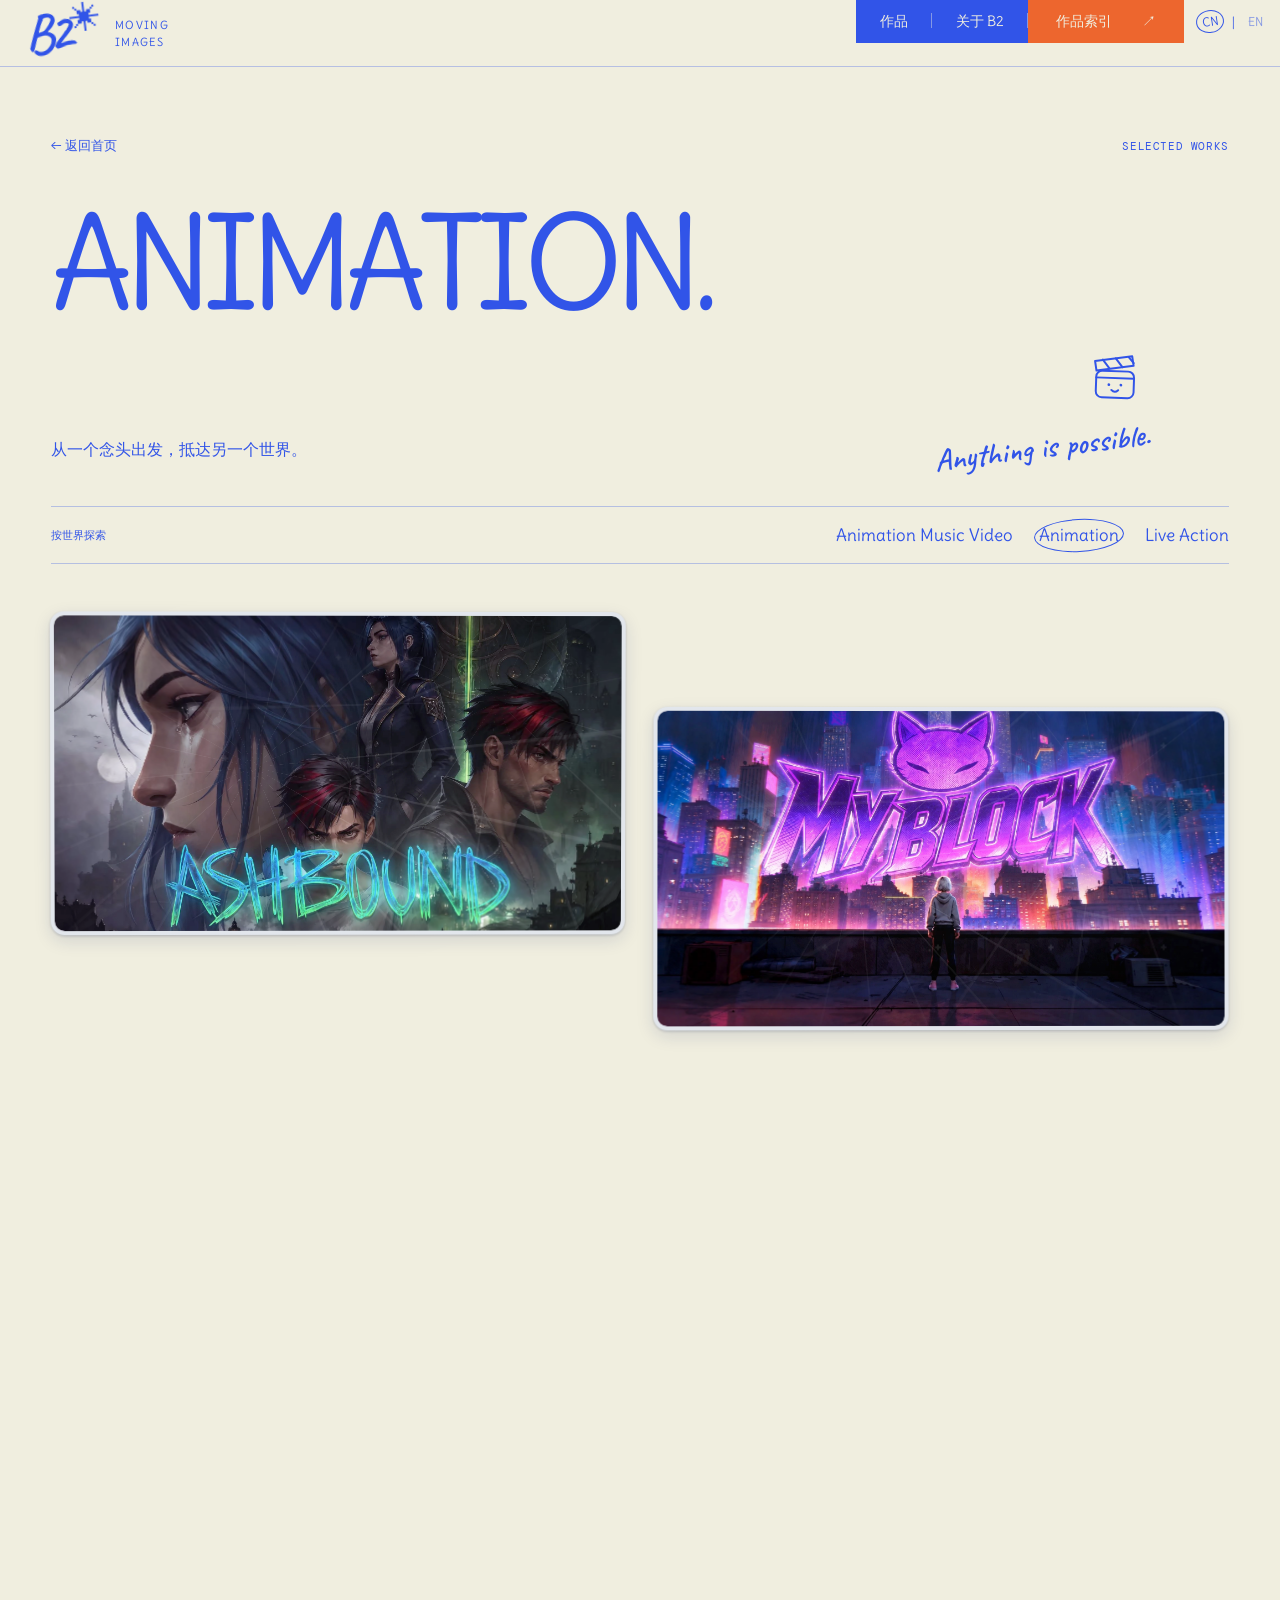
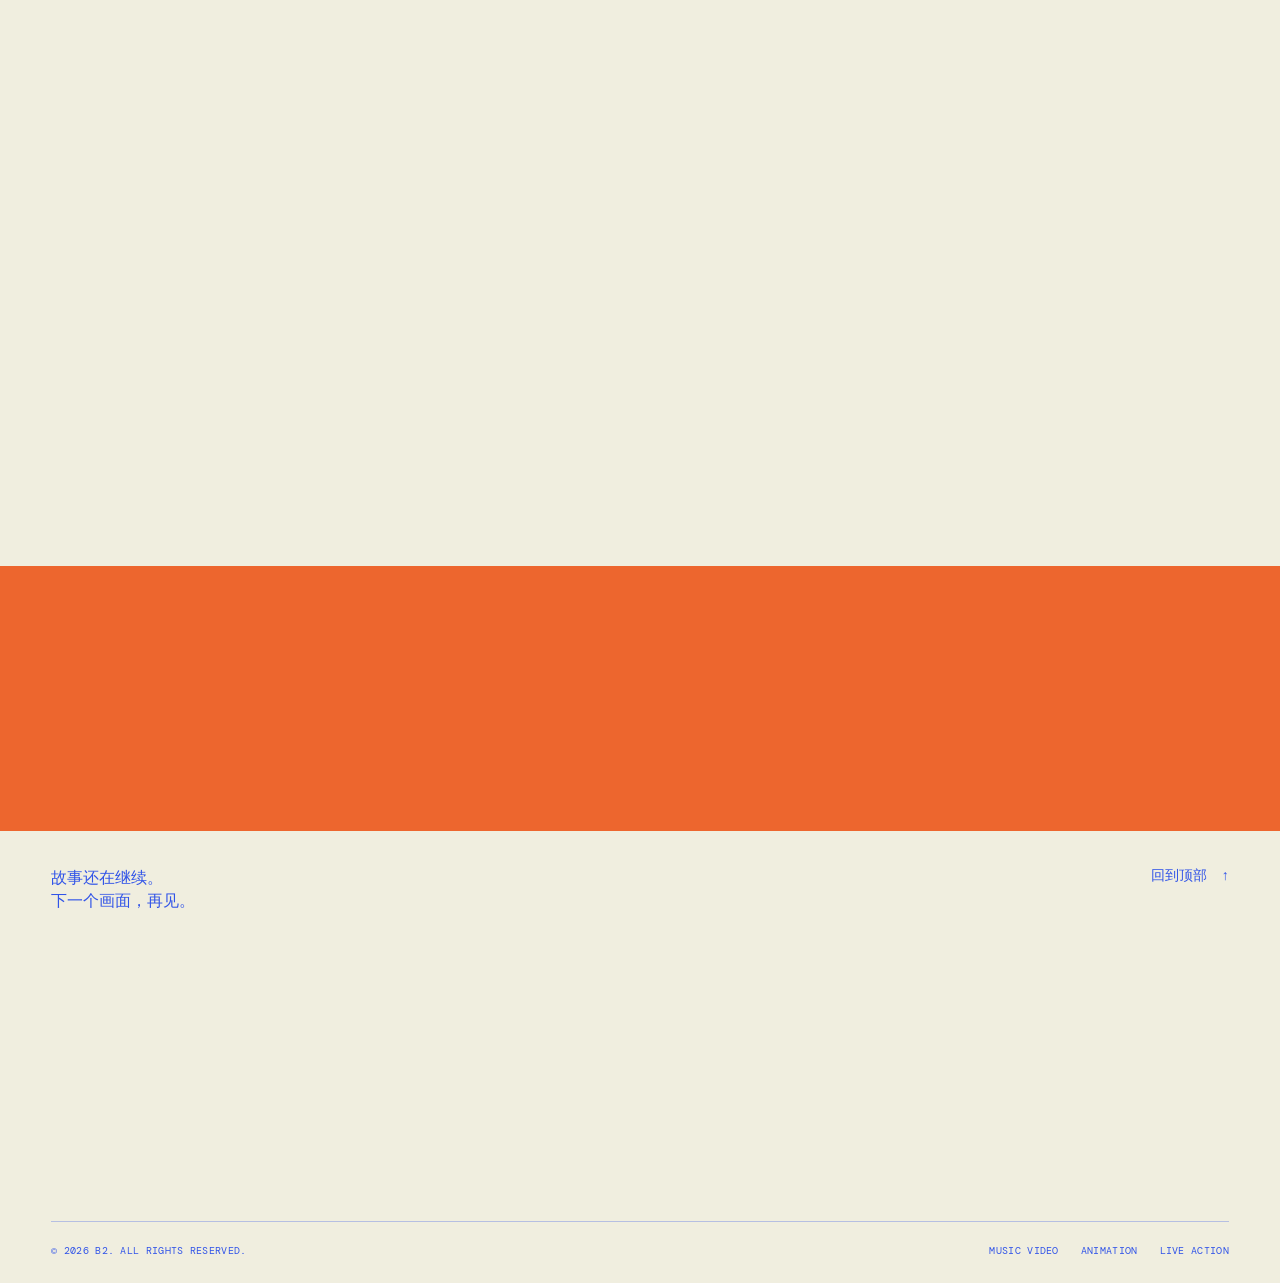
==== animation.html @ 970c507c "Publish B2 Design Portfolio" ====
<!doctype html>
<html lang="zh-CN"><head><meta charset="UTF-8"><meta name="viewport" content="width=device-width, initial-scale=1"><script>try{var pending=JSON.parse(sessionStorage.getItem('b2-page-transition'));var normalize=function(p){return p.replace(/\/index(?:\.html)?\/?$/,'/').replace(/\.html$/,'').replace(/\/$/,'')||'/'};if(pending&&Date.now()-pending.at<12000&&normalize(pending.to)===normalize(location.pathname)&&!matchMedia('(prefers-reduced-motion: reduce)').matches)document.documentElement.classList.add('is-entering');sessionStorage.removeItem('b2-page-transition')}catch{}</script><meta name="theme-color" content="#3154e8"><title>Animation — B2 Design Portfolio</title><meta name="description" content="ASHBOUND、MY BLOCK、THE LAST BUN、The Multiverse Hates Me、You Are Hired。B2的动画作品。"><meta property="og:type" content="website"><meta property="og:title" content="Animation — B2 Design Portfolio"><meta property="og:description" content="ASHBOUND、MY BLOCK、THE LAST BUN、The Multiverse Hates Me、You Are Hired。B2的动画作品。"><link rel="icon" href="assets/favicon.svg" type="image/svg+xml"><link rel="preload" href="assets/delius.ttf" as="font" type="font/ttf" crossorigin><link rel="stylesheet" href="styles.css?v=films"><link rel="stylesheet" href="holo-card.css"><link rel="stylesheet" href="motion.css"><link rel="stylesheet" href="doodles.css"><script src="app.js?v=films" defer></script><script src="holo-card.js" defer></script><script src="motion.js" defer></script><link rel="canonical" href="https://13726575091lj-ai.github.io/b2-design-portfolio/animation.html"><meta property="og:image" content="https://13726575091lj-ai.github.io/b2-design-portfolio/assets/ashbound.webp"></head><body data-page="animation" id="top"><div class="page-transition" id="page-transition" aria-hidden="true"><div class="transition-brand">B2<b>✳</b></div><div class="transition-inner"><div class="transition-loader"><div class="loaders"><div class="loader" style="--angle:0deg"></div><div class="loader" style="--angle:20deg"></div><div class="loader" style="--angle:40deg"></div><div class="loader" style="--angle:60deg"></div><div class="loader" style="--angle:80deg"></div><div class="loader" style="--angle:100deg"></div><div class="loader" style="--angle:120deg"></div><div class="loader" style="--angle:140deg"></div><div class="loader" style="--angle:160deg"></div><div class="loader" style="--angle:180deg"></div></div><div class="loadersB"><div class="loaderA" style="--angle:0deg"><div class="orbital-ball ball0" style="--delay:0.0s"></div></div><div class="loaderA" style="--angle:20deg"><div class="orbital-ball ball1" style="--delay:-0.2s"></div></div><div class="loaderA" style="--angle:40deg"><div class="orbital-ball ball2" style="--delay:-0.4s"></div></div><div class="loaderA" style="--angle:60deg"><div class="orbital-ball ball3" style="--delay:-0.6s"></div></div><div class="loaderA" style="--angle:80deg"><div class="orbital-ball ball4" style="--delay:-0.8s"></div></div><div class="loaderA" style="--angle:100deg"><div class="orbital-ball ball5" style="--delay:-1.0s"></div></div><div class="loaderA" style="--angle:120deg"><div class="orbital-ball ball6" style="--delay:-1.2s"></div></div><div class="loaderA" style="--angle:140deg"><div class="orbital-ball ball7" style="--delay:-1.4s"></div></div><div class="loaderA" style="--angle:160deg"><div class="orbital-ball ball8" style="--delay:-1.6s"></div></div><div class="loaderA" style="--angle:180deg"><div class="orbital-ball ball9" style="--delay:-1.8s"></div></div></div></div><div><p class="transition-eyebrow">ANOTHER WORLD IS COMING INTO FRAME</p><p class="transition-destination" id="transition-destination">B2</p></div></div><div class="transition-line"></div></div><div id="app"></div><noscript><main style="padding:80px 5%;font:24px sans-serif"><h1>B2</h1><p>Films &amp; Moving Images</p><p>请启用 JavaScript 浏览完整作品集。</p><a href="music-video.html">Animation Music Video</a> · <a href="animation.html">Animation</a> · <a href="live-action.html">Live Action</a></main></noscript></body></html>
---- styles.css ----
@font-face{font-family:Delius;src:url('assets/delius.ttf') format('truetype');font-display:swap}
@font-face{font-family:Caveat;src:url('assets/caveat.ttf') format('truetype');font-weight:600;font-display:swap}
@font-face{font-family:DM Mono;src:url('assets/dm-mono.ttf') format('truetype');font-display:swap}
:root{--blue:#3154e8;--orange:#ed662e;--paper:#f0eedf;--ink:#2345cc;--line:rgba(49,84,232,.3);--round:Delius,'Helvetica Neue',sans-serif;--mono:'DM Mono',monospace;--hand:Caveat,cursive}
*{box-sizing:border-box}html{scroll-behavior:smooth;scroll-padding-top:85px}body{margin:0;background:var(--blue);color:var(--paper);font-family:var(--round);-webkit-font-smoothing:antialiased}body.locked{overflow:hidden}button,a{-webkit-tap-highlight-color:transparent}a{color:inherit;text-decoration:none}button{font:inherit;color:inherit;cursor:pointer;border:0}button:disabled{cursor:default}button,a{touch-action:manipulation}button:focus-visible,a:focus-visible{outline:2px dashed currentColor;outline-offset:6px}button{background:none}::selection{background:var(--orange);color:var(--paper)}img{max-width:100%;display:block}p,h1,h2,h3{margin:0;font-weight:400}svg{display:block}button svg,a svg{pointer-events:none}[hidden]{display:none!important}.skip{position:fixed;top:-100px;left:16px;background:var(--paper);color:var(--blue);padding:15px;z-index:100}.skip:focus{top:12px}.mono{font-family:var(--mono);font-size:11px;letter-spacing:.055em;line-height:1.5}.hand{font-family:var(--hand)}.star{font-family:var(--hand);font-size:48px;line-height:1}.label{display:inline-block;background:var(--orange);padding:4px 10px 5px;transform:rotate(-2deg);font-size:16px;line-height:1.1;color:var(--paper)}.arrow{display:inline-block;font-family:Arial,sans-serif;font-weight:400}.site-header{position:fixed;top:0;left:0;width:100%;height:66px;display:flex;align-items:flex-start;justify-content:space-between;z-index:40;pointer-events:none}.site-header a,.site-header button{pointer-events:auto}.brand{display:flex;align-items:center;gap:11px;padding:5px 0 8px 24px;text-shadow:0 1px 8px #0002}.brand-mark{font-family:var(--hand);font-size:55px;letter-spacing:-6px;line-height:.95;transform:rotate(-7deg)}.brand-mark b{font-size:31px;vertical-align:top;font-weight:400;margin-left:5px}.brand-name{font-size:11px;line-height:1.6;margin:6px 0 0 8px;letter-spacing:.12em}.header-nav{display:flex;align-items:stretch;height:43px;background:var(--blue)}.header-link{padding:13px 24px;font-size:14px;line-height:17px;position:relative}.header-link:after{content:'';position:absolute;right:0;top:13px;height:15px;border-right:1px solid #f0eedf70}.header-link:hover{background:#ffffff12}.index-toggle{background:var(--orange);padding:0 28px;font-size:14px;min-width:142px;display:flex;justify-content:space-between;align-items:center;gap:30px}.index-toggle:hover{background:#d85221}.language{display:flex;gap:8px;background:var(--paper);color:var(--blue);padding:0 12px;align-items:center;font-size:12px}.language button{padding:3px 5px;opacity:.55}.language button.active{border:1px solid var(--blue);border-radius:50%;opacity:1;transform:rotate(-9deg)}.site-header.solid .brand{color:var(--blue);text-shadow:none}.site-header.solid:before{content:'';position:absolute;inset:0 0 auto;height:66px;background:var(--paper);z-index:-1;border-bottom:1px solid var(--line)}
.hero{position:relative;min-height:760px;height:100svh;max-height:1200px;isolation:isolate;overflow:hidden;background:#18222a}.hero-art{position:absolute;inset:0;z-index:-3}.hero-art img{width:100%;height:100%;object-fit:cover;object-position:50% 45%;opacity:0;position:absolute;transition:opacity .7s ease,transform 1.5s ease;transform:scale(1.025)}.hero-art img.active{opacity:1;transform:scale(1)}.hero:after{content:'';position:absolute;inset:0;background:linear-gradient(180deg,#05112144,transparent 25%,#08121a22 55%,#08121ac9),linear-gradient(90deg,#050c1670,transparent 75%);z-index:-1}.hero-topline{position:absolute;top:116px;left:4%;right:4%;display:flex;justify-content:space-between}.hero-topline span:last-child{max-width:150px;text-align:right}.hero h1{font-size:clamp(48px,5.4vw,90px);line-height:1.04;letter-spacing:-.055em;position:absolute;top:34%;left:4%;right:4%;max-width:1140px;text-wrap:balance}.hero h1 .second-line{display:block;margin-left:12%}.hero-scribble{position:absolute;top:58%;right:8%;font-size:41px;line-height:.9;transform:rotate(-9deg);text-align:center}.scribble-line{width:180px;height:14px;margin:4px auto;fill:none;stroke:currentColor;stroke-width:1.5}.hero-bottom{position:absolute;left:4%;right:4%;bottom:38px;display:flex;align-items:flex-end;justify-content:space-between;gap:30px}.scroll-link{display:flex;align-items:center;gap:16px;font-size:11px;letter-spacing:.06em}.scroll-link .scroll-arrow{font-size:31px;font-family:Arial;font-weight:100}.feature-switcher{display:flex;align-items:center;gap:22px}.feature-caption{text-align:right;min-width:150px}.feature-caption .mono{font-size:10px;opacity:.65;margin-bottom:5px}.feature-title{font-size:21px;display:block}.slide-controls{display:flex;gap:8px}.slide-dot{width:45px;height:45px;border:1px solid #f0eedf77;border-radius:50%;font-family:var(--mono);font-size:11px;transition:background .2s,color .2s}.slide-dot:hover,.slide-dot.active{color:var(--blue);background:var(--paper);border-color:var(--paper)}.intro{padding:142px 5% 128px;text-align:center;position:relative;overflow:hidden}.intro h2{font-size:clamp(40px,5.4vw,86px);line-height:1.09;letter-spacing:-.05em;max-width:1150px;margin:44px auto 0}.intro h2 .amp{font-family:var(--hand);font-size:1.25em}.intro .star{margin:38px 0 26px}.intro-copy{font-family:Georgia,'Songti SC',serif;font-size:18px;line-height:1.6;max-width:560px;margin:auto}.intro-copy .english{display:block;font-size:15px;margin-top:14px}.intro-sign{font-family:var(--hand);font-size:37px;transform:rotate(-8deg);margin:24px 0 0}.intro-side{position:absolute;top:58%;left:4%;font-family:var(--mono);font-size:10px;writing-mode:vertical-rl;letter-spacing:.08em;opacity:.65}.intro-side.right{left:auto;right:4%;transform:rotate(180deg)}
.works{background:var(--paper);color:var(--blue);padding:105px 4% 95px}.section-top{display:flex;justify-content:space-between;align-items:flex-start;gap:28px}.section-title{font-size:clamp(56px,7.6vw,120px);line-height:.97;letter-spacing:-.07em}.section-note{font-family:var(--hand);font-size:34px;line-height:1.05;transform:rotate(8deg);margin:20px 3% 0 0;text-align:center}.section-note .arrow{font-size:60px;transform:rotate(25deg);display:block;margin:0 0 0 50px}.work-tabs{border-top:1px solid var(--line);border-bottom:1px solid var(--line);display:flex;align-items:center;justify-content:space-between;margin:55px 0 50px;padding:17px 0;gap:20px}.tabs-label{font-family:var(--mono);font-size:11px}.category-links{display:flex;gap:26px;align-items:center;flex-wrap:wrap}.category-link{font-size:17px;position:relative}.category-link sup{font-family:var(--mono);font-size:9px;vertical-align:super;margin-left:5px}.category-link:hover:after,.category-link.current:after{content:'';position:absolute;left:-5px;right:-5px;top:-5px;bottom:-6px;border:1px solid;border-radius:50%;transform:rotate(-3deg)}.work-grid{display:grid;grid-template-columns:1fr 1fr;gap:70px 28px}.work-card{position:relative}.work-card:nth-child(even){padding-top:105px}.work-card .image-button{padding:0;width:100%;display:block;overflow:hidden;position:relative;aspect-ratio:16/9;isolation:isolate;background:#dcd9ce;text-align:left}.work-card .image-button img{width:100%;height:100%;object-fit:cover;transition:transform .65s cubic-bezier(.2,.7,.2,1),filter .5s}.work-card .image-button:hover img{transform:scale(1.035);filter:brightness(.8)}.image-button:after{content:'↗';font-family:Arial;font-size:29px;position:absolute;bottom:15px;right:15px;width:48px;height:48px;display:grid;place-items:center;color:var(--paper);border:1px solid #f0eedf99;border-radius:50%;opacity:0;transform:translateY(8px);transition:opacity .25s,transform .25s}.image-button:hover:after,.image-button:focus-visible:after{opacity:1;transform:translateY(0)}.card-meta{display:flex;justify-content:space-between;align-items:baseline;gap:10px;margin-top:16px}.card-title{font-size:24px;line-height:1.2;letter-spacing:-.03em}.card-no{font-family:var(--mono);font-size:11px;white-space:nowrap}.card-tag{font-family:var(--mono);font-size:10px;letter-spacing:.035em;margin-top:8px;text-transform:uppercase;opacity:.7}.view-all{display:flex;align-items:center;justify-content:space-between;border-top:1px solid var(--line);border-bottom:1px solid var(--line);padding:25px 0;margin:76px 0 0;font-size:24px}.view-all .arrow{transition:transform .2s}.view-all:hover .arrow{transform:translate(5px,-5px)}.about{padding:110px 4% 105px;display:grid;grid-template-columns:.7fr 1.3fr;gap:7%;position:relative}.about-left{display:flex;flex-direction:column;align-items:flex-start;justify-content:space-between;gap:40px}.about-doodle{font-family:var(--hand);font-size:clamp(100px,20vw,300px);line-height:.7;letter-spacing:-.12em;transform:rotate(-9deg);position:relative;margin:30px 0 45px 10px}.about-doodle span{font-size:.4em;vertical-align:top;display:inline-block;margin-left:18px;transform:rotate(-15deg)}.about-content h2{font-size:clamp(37px,3.8vw,61px);line-height:1.13;letter-spacing:-.04em;max-width:800px}.about-content p{font-family:Georgia,'Songti SC',serif;font-size:17px;line-height:1.85;max-width:540px;margin-top:36px}.about-bottom{border-top:1px solid #f0eedf55;margin-top:36px;padding-top:18px;display:flex;justify-content:space-between;gap:15px;max-width:540px}.site-footer{background:var(--paper);color:var(--blue);padding:35px 4% 24px;overflow:hidden}.footer-top{display:flex;justify-content:space-between;align-items:flex-start;gap:20px}.footer-top p{max-width:280px;font-size:16px;line-height:1.4}.back-top{font-size:14px}.back-top .arrow{margin-left:12px}.footer-word{font-family:var(--round);font-size:clamp(75px,18vw,280px);white-space:nowrap;letter-spacing:-.075em;line-height:1.2;text-align:center;margin:28px 0 5px}.footer-word span{font-family:var(--hand);font-size:.83em;display:inline-block;transform:rotate(-8deg);margin:0 .03em}.footer-bottom{display:flex;justify-content:space-between;gap:20px;border-top:1px solid var(--line);padding-top:20px;font-family:var(--mono);font-size:10px;line-height:1.7;letter-spacing:.03em}.footer-nav{display:flex;gap:22px}
.category-main{background:var(--paper);color:var(--blue);min-height:90vh}.category-hero{padding:137px 4% 44px;position:relative;overflow:hidden}.category-topline{display:flex;justify-content:space-between;align-items:center;margin-bottom:47px}.back-home{font-size:13px}.category-heading{font-size:clamp(62px,10vw,166px);letter-spacing:-.07em;line-height:.97;max-width:95%}.category-heading span{display:block}.category-subline{display:flex;justify-content:space-between;align-items:flex-end;margin-top:30px;gap:25px}.category-subline p{font-family:Georgia,'Songti SC',serif;font-size:16px;line-height:1.5;max-width:420px}.category-scribble{font-family:var(--hand);font-size:31px;transform:rotate(-7deg);padding-right:7%}.category-works{padding:0 4% 90px}.category-works .work-tabs{margin:0 0 48px}.category-works .work-grid{gap:65px 28px}.category-works .work-card:nth-child(even){padding-top:95px}.category-works .work-card:nth-child(5){grid-column:1/3;width:72%;margin:0 auto;padding-top:20px}.category-works.single .work-grid{display:block;max-width:1300px;margin:auto}.category-works.single .card-title{font-size:32px}.next-category{background:var(--orange);padding:66px 4% 70px;color:var(--paper);display:block}.next-category .mono{margin-bottom:22px}.next-category>div:last-child{display:flex;align-items:center;justify-content:space-between;font-size:clamp(36px,5.8vw,90px);line-height:1.1;letter-spacing:-.045em}.next-category .arrow{transition:transform .3s}.next-category:hover .arrow{transform:translate(12px,-12px)}
.index-panel{position:fixed;inset:0;background:var(--blue);z-index:39;overflow:auto;padding:130px 7% 50px;display:flex;flex-direction:column;justify-content:space-between}.index-top{display:flex;justify-content:space-between;gap:20px}.index-list{margin:45px 0 60px}.index-list a{display:flex;justify-content:space-between;align-items:baseline;gap:20px;font-size:clamp(33px,5.6vw,83px);letter-spacing:-.045em;line-height:1.1;border-bottom:1px solid #f0eedf55;padding:23px 0}.index-list a:hover{color:var(--orange)}.index-list sup{font-family:var(--mono);font-size:11px;vertical-align:top;letter-spacing:0}.index-bottom{display:flex;justify-content:space-between;gap:20px}.index-signature{font-family:var(--hand);font-size:40px;transform:rotate(-8deg)}
.project-dialog{padding:0;border:0;width:min(1100px,94vw);max-height:92svh;color:var(--blue);background:var(--paper);overflow:auto}.project-dialog::backdrop{background:#101d53bb;backdrop-filter:blur(9px)}.dialog-close{position:absolute;top:15px;right:15px;background:var(--paper);color:var(--blue);width:43px;height:43px;border-radius:50%;font-size:25px;z-index:2;box-shadow:0 2px 15px #0002}.dialog-video{display:block;width:100%;aspect-ratio:16/9;max-height:68svh;object-fit:contain;background:#0c1024}.dialog-error{padding:14px 30px;border-bottom:1px solid var(--line);font-size:14px}.dialog-info{padding:27px 30px 31px;display:flex;justify-content:space-between;align-items:flex-end;gap:25px}.dialog-title{font-size:clamp(28px,4vw,48px);letter-spacing:-.04em;line-height:1.1;margin:8px 0 13px}.dialog-status{font-family:var(--mono);font-size:10px;border:1px solid var(--line);border-radius:30px;padding:10px 15px;white-space:nowrap}.dialog-name{font-size:14px}.reveal{animation:appear .7s ease both}@keyframes appear{from{opacity:0;transform:translateY(18px)}to{opacity:1;transform:translateY(0)}}
@media(min-width:1600px){.works,.category-hero,.category-works,.about,.site-footer{padding-left:max(4%,calc((100vw - 1600px)/2));padding-right:max(4%,calc((100vw - 1600px)/2))}.work-grid{gap:80px 40px}}
@media(max-width:900px){.header-link{padding-left:18px;padding-right:18px}.hero{min-height:650px}.hero h1{top:36%;font-size:7.1vw}.hero-scribble{top:60%;font-size:34px}.intro{padding-top:105px;padding-bottom:90px}.intro h2{font-size:6.7vw}.works{padding-top:75px}.category-links{gap:19px}.category-link{font-size:14px}.work-card:nth-child(even){padding-top:65px}.card-title{font-size:20px}.about{gap:6%}.about-content h2{font-size:4.4vw}.category-hero{padding-top:125px}.category-heading{font-size:11vw}.category-scribble{font-size:26px}.category-works .work-card:nth-child(even){padding-top:70px}}
@media(max-width:600px){html{scroll-padding-top:75px}.site-header{height:59px}.brand{padding-left:15px;padding-top:7px;gap:4px}.brand-mark{font-size:46px}.brand-mark b{font-size:26px}.brand-name{font-size:9px;margin-top:3px;margin-left:8px}.header-link{display:none}.header-nav{height:39px}.index-toggle{min-width:105px;font-size:12px;padding:0 14px;gap:22px}.language{font-size:10px;padding:0 6px;gap:3px}.language button{padding:3px}.site-header.solid:before{height:59px}.hero{height:92svh;min-height:650px;max-height:900px}.hero-art img{object-position:58% 50%}.hero-topline{top:90px;left:5%;right:5%;font-size:9px}.hero-topline span:last-child{max-width:125px}.hero h1{left:5%;right:5%;top:32%;font-size:11.6vw;line-height:1.12;letter-spacing:-.05em}.hero h1 .second-line{margin-left:0}.hero-scribble{top:61%;right:8%;font-size:31px}.scribble-line{width:140px}.hero-bottom{left:5%;right:5%;bottom:26px;gap:15px;align-items:flex-end}.scroll-link{font-size:9px;gap:7px;max-width:105px;line-height:1.5}.scroll-link .scroll-arrow{font-size:28px}.feature-switcher{gap:12px;flex-direction:column;align-items:flex-end}.feature-title{font-size:17px}.feature-caption .mono{font-size:8px}.slide-dot{width:34px;height:34px;font-size:9px}.slide-controls{gap:6px}.intro{padding:84px 5% 75px}.intro .label{font-size:13px}.intro h2{font-size:9.3vw;line-height:1.15;margin-top:31px;letter-spacing:-.055em}.intro h2 br{display:none}.intro .star{margin:26px 0 21px}.intro-copy{font-size:15px;max-width:90%}.intro-copy .english{font-size:13px}.intro-sign{font-size:30px}.intro-side{display:none}.works{padding:62px 5%}.section-title{font-size:15vw}.section-note{font-size:24px;margin-top:13px;margin-right:0}.section-note .arrow{font-size:42px;margin-left:20px}.work-tabs{margin:34px 0 30px;padding:15px 0;display:block}.tabs-label{font-size:9px;display:block;margin-bottom:16px}.category-links{gap:17px 16px}.category-link{font-size:12px}.category-link sup{font-size:8px;margin-left:3px}.work-grid{grid-template-columns:1fr;gap:34px}.work-card:nth-child(even){padding-top:0}.card-title{font-size:23px}.card-meta{margin-top:12px}.card-no{font-size:10px}.card-tag{font-size:9px;margin-top:6px}.image-button:after{width:36px;height:36px;font-size:23px;right:10px;bottom:10px;opacity:1;transform:none}.view-all{font-size:19px;margin-top:42px;padding:20px 0}.about{padding:65px 5%;grid-template-columns:1fr;gap:45px}.about-left{flex-direction:row;align-items:center;justify-content:space-between;gap:20px}.about-doodle{font-size:115px;margin:5px 28px 7px 0}.about-content h2{font-size:9vw;line-height:1.15}.about-content p{font-size:15px;margin-top:24px}.about-bottom{margin-top:25px;font-size:9px}.site-footer{padding:27px 5% 23px}.footer-top p{font-size:13px;max-width:210px}.back-top{font-size:11px;white-space:nowrap}.back-top .arrow{margin-left:4px}.footer-word{font-size:17.4vw;margin:32px 0 20px}.footer-bottom{font-size:8px;gap:13px;flex-direction:column}.footer-nav{gap:18px}.category-hero{padding:104px 5% 30px}.category-topline{margin-bottom:32px}.category-topline .mono{font-size:9px}.back-home{font-size:11px}.category-heading{font-size:15.6vw;max-width:100%;line-height:1.02}.category-subline{margin-top:23px;align-items:center;gap:15px}.category-subline p{font-size:13px;max-width:210px;line-height:1.6}.category-scribble{font-size:23px;padding-right:3%;white-space:nowrap}.category-works{padding:0 5% 55px}.category-works .work-tabs{margin-bottom:30px}.category-works .work-grid{gap:35px}.category-works .work-card:nth-child(even){padding-top:0}.category-works .work-card:nth-child(5){grid-column:auto;width:100%;padding:0}.category-works.single .card-title{font-size:26px}.next-category{padding:39px 5% 45px}.next-category .mono{font-size:9px;margin-bottom:19px}.next-category>div:last-child{font-size:9vw;align-items:flex-end;gap:18px}.index-panel{padding:105px 5% 35px}.index-top .mono{font-size:9px}.index-list{margin:40px 0}.index-list a{font-size:10vw;line-height:1.17;padding:25px 0}.index-list a span:first-child{max-width:90%}.index-list sup{font-size:9px}.index-bottom .mono{font-size:8px;max-width:180px}.index-signature{font-size:30px}.dialog-close{width:35px;height:35px;font-size:22px;top:9px;right:9px}.dialog-info{padding:22px 18px;display:block}.dialog-title{font-size:32px}.dialog-status{display:inline-block;margin-top:20px;font-size:9px}.dialog-name{font-size:12px}.dialog-info .mono{font-size:9px}}
.hero-topline span:last-child{max-width:220px}
@media(max-width:600px){.hero-topline span:last-child{max-width:150px}}
@media(prefers-reduced-motion:reduce){html{scroll-behavior:auto}*,*:before,*:after{animation:none!important;transition:none!important}.hero-art img{transform:none!important}}
---- holo-card.css ----
/* Bursts foil: intensity .85, silver foil, 4px frame, 14px radius.
   The existing responsive cover widths and 16:9 artwork are retained. */
.holo-stage{position:relative;perspective:1100px;isolation:isolate;z-index:1;user-select:none;-webkit-user-select:none}
.holo-stage:has(.holo-card:is(:hover,:focus-visible)){z-index:4}
.work-card .holo-card{
 --holo-intensity:.85;--holo-glare:.5;--holo-sparkle:.8;
 --holo-x:50%;--holo-y:50%;--holo-level:.28;--holo-rx:0deg;--holo-ry:0deg;--holo-scale:1;
 width:100%;padding:0;border:4px solid #e2e6ec;border-radius:14px;
 background:#e2e6ec;transform-style:preserve-3d;
 transform:rotateX(var(--holo-rx)) rotateY(var(--holo-ry)) scale(var(--holo-scale));
 box-shadow:0 6px 17px #15276622,0 1px 3px #111a3c33;
 transition:box-shadow .3s ease;will-change:auto;
}
.work-card .holo-card.is-interacting{will-change:transform;box-shadow:0 20px 42px #15276640,0 5px 14px #15276630,0 0 20px #cbd8ff80}
.work-card .holo-card img,.work-card .holo-card:hover img{
 position:relative;z-index:0;border-radius:9px;pointer-events:none;-webkit-user-drag:none;transform:none;filter:none;transition:none;
}
.holo-card>span{position:absolute;inset:0;display:block;pointer-events:none;border-radius:10px}
.holo-card .holo-foil{
 z-index:1;opacity:calc(var(--holo-level)*var(--holo-intensity)*.68);
 background-image:repeating-linear-gradient(115deg,#efbaff 0%,#8ecfff 12%,#adffd5 23%,#fff5ab 34%,#ffb3cf 45%,#c4a2ff 56%,#8ecfff 68%,#bcffdf 79%,#fff3ad 90%,#efbaff 100%),radial-gradient(ellipse at var(--holo-x) var(--holo-y),#ffffffd9,transparent 65%);
 background-size:280% 280%,100% 100%;background-position:var(--holo-x) var(--holo-y),center;
 background-blend-mode:overlay;mix-blend-mode:soft-light;
}
.holo-card .holo-bursts{
 z-index:2;opacity:calc(var(--holo-level)*var(--holo-intensity)*.45);
 background-image:repeating-conic-gradient(from 22deg at 35% 48%,#fff0 0deg 8deg,#ffffffc9 8.2deg 8.6deg,#fff0 9deg 18deg),repeating-conic-gradient(from 13deg at 78% 27%,#fff0 0deg 12deg,#fff9 12.2deg 12.6deg,#fff0 13deg 27deg);
 mix-blend-mode:screen;mask-image:radial-gradient(ellipse at var(--holo-x) var(--holo-y),#000 10%,#0009 45%,transparent 85%);
}
.holo-card .holo-sparkles{
 z-index:3;opacity:calc(var(--holo-level)*var(--holo-sparkle)*.9);
 background-image:radial-gradient(ellipse 1px 4px at 19px 23px,#fff 70%,transparent),radial-gradient(ellipse 4px 1px at 19px 23px,#fff 70%,transparent),radial-gradient(circle at 53px 61px,#fff 0 .7px,transparent 1.3px),radial-gradient(circle at 81px 17px,#d8f4ff 0 .5px,transparent 1px);
 background-size:113px 101px,113px 101px,91px 83px,131px 127px;
 background-position:calc(var(--holo-x)/8) calc(var(--holo-y)/8);
 mix-blend-mode:screen;mask-image:radial-gradient(ellipse at var(--holo-x) var(--holo-y),#000 5%,#0008 35%,transparent 75%);
}
.holo-card .holo-glare{
 z-index:4;opacity:calc(var(--holo-level)*var(--holo-glare));
 background:radial-gradient(ellipse farthest-corner at var(--holo-x) var(--holo-y),#fff9 0%,#e2e6ec35 24%,#fff0 66%);
 mix-blend-mode:screen;
}
.holo-card .holo-edge{
 z-index:5;inset:-3px;border-radius:13px;border:1px solid #ffffff88;
 background:conic-gradient(from 130deg at var(--holo-x) var(--holo-y),#ffffff18,#b5ecff,#f6c7ff,#fff9c3,#c9fff0,#d8d0ff,#ffffff18);
 padding:2px;mask:linear-gradient(#fff 0 0) content-box,linear-gradient(#fff 0 0);mask-composite:exclude;
 opacity:calc(.35 + var(--holo-level)*var(--holo-sparkle)*.6);
}
.holo-card.image-button:after{z-index:6;box-shadow:0 2px 15px #0002;background:#11192a22}
.work-card:has(.holo-card:is(:hover,:focus-visible)){z-index:3}
.holo-card:focus-visible{outline:2px dashed var(--blue);outline-offset:7px}
@media(max-width:600px){.work-card .holo-card{border-width:4px}.holo-card .holo-sparkles{background-size:85px 83px,85px 83px,71px 63px,91px 87px}}
@media(prefers-reduced-motion:reduce){.work-card .holo-card{transform:none!important;transition:none;--holo-level:.18!important}.work-card .holo-card.is-interacting{box-shadow:0 6px 17px #15276622}}
---- motion.css ----
.sr-only{position:absolute!important;width:1px;height:1px;padding:0;margin:-1px;overflow:hidden;clip:rect(0,0,0,0);white-space:nowrap;border:0}
/* Cover names are revealed on hover or keyboard focus, above the foil. */
.holo-card .cover-caption{z-index:7;inset:0;padding:6%;display:flex;flex-direction:column;justify-content:flex-end;align-items:flex-start;text-align:left;color:var(--paper);background:linear-gradient(180deg,#0b123800 18%,#09143742 45%,#081133e8 100%);opacity:0;transition:opacity .38s ease}
.cover-category{position:absolute;left:6%;top:7%;padding:5px 8px;background:var(--orange);font-family:var(--mono);font-size:9px;line-height:1.3;letter-spacing:.04em;transform:translateY(-6px) rotate(-3deg);opacity:0;transition:opacity .3s,transform .5s cubic-bezier(.2,.7,.2,1)}
.cover-name{font-family:var(--round);font-size:clamp(24px,3.7vw,62px);line-height:1.04;letter-spacing:-.045em;text-transform:uppercase;max-width:94%;text-wrap:balance}
.title-word{display:inline-block;white-space:nowrap}
.title-letter{display:inline-block;font-style:normal;opacity:0;filter:blur(7px);transform:translate3d(0,18px,0) rotate(5deg);transition:opacity .34s ease,filter .5s ease,transform .55s cubic-bezier(.2,.8,.2,1);transition-delay:0s}
.cover-caption .cover-number{font-family:var(--mono);font-size:10px;letter-spacing:.08em;margin-bottom:13px;opacity:0;transform:translateX(-12px);transition:opacity .4s,transform .5s}
.holo-card:is(:hover,:focus-visible) .cover-caption{opacity:1}
.holo-card:is(:hover,:focus-visible) .cover-category{opacity:1;transform:translateY(0) rotate(-3deg);transition-delay:.1s}
.holo-card:is(:hover,:focus-visible) .cover-number{opacity:.8;transform:none;transition-delay:.08s}
.holo-card:is(:hover,:focus-visible) .title-letter{opacity:1;filter:blur(0);transform:translate3d(0,0,0) rotate(0);transition-delay:calc(var(--letter)*13ms)}
.holo-card.image-button:after{z-index:8;width:34px;height:34px;right:14px;bottom:14px;font-size:20px}
.category-works.single .cover-name{font-size:clamp(32px,6.8vw,100px)}
/* Slow, soft typography and staggered image entrances echo the reference. */
.motion-ready [data-reveal]{opacity:0;filter:blur(5px);transform:translate3d(0,32px,0);transition:opacity .7s ease,filter .8s ease,transform .85s cubic-bezier(.16,1,.3,1);transition-delay:var(--reveal-delay,0ms)}
.motion-ready [data-reveal].is-visible{opacity:1;filter:blur(0);transform:translate3d(0,0,0)}
.motion-word,.category-heading .motion-word{display:inline-block;white-space:nowrap}
.motion-letter{display:inline-block;font:inherit;white-space:pre}
.motion-ready [data-reveal] .motion-letter{opacity:0;filter:blur(7px);transform:translate3d(0,30%,0) rotate(3deg);transition:opacity .5s ease,filter .7s ease,transform .8s cubic-bezier(.16,1,.3,1);transition-delay:0s}
.motion-ready [data-reveal].is-visible .motion-letter{opacity:1;filter:blur(0);transform:none;transition-delay:calc(var(--letter)*16ms)}
/* Adapted from the orbital loader supplied by the user, Uiverse.io / Praashoo7. */
.page-transition{position:fixed;inset:0;z-index:1000;background:var(--blue);color:var(--paper);display:flex;align-items:center;justify-content:center;visibility:hidden;pointer-events:none;transform:translate3d(0,102%,0);overflow:hidden;isolation:isolate;transition:transform .44s cubic-bezier(.76,0,.24,1),visibility 0s .5s}
.page-transition:before{content:'';position:absolute;inset:0;background:radial-gradient(circle at 50% 43%,#263ebc 0%,#3154e800 52%);z-index:-1}
.transition-brand{position:absolute;left:4%;top:26px;font-family:var(--hand);font-size:52px;letter-spacing:-5px;transform:rotate(-8deg)}
.transition-brand b{font-weight:400;color:var(--orange);font-size:28px;vertical-align:top;letter-spacing:0}
.transition-inner{display:flex;flex-direction:column;align-items:center;justify-content:center;gap:35px;padding:50px 20px;text-align:center}
.transition-loader{font-size:16px;width:16em;height:16em;position:relative;display:flex;align-items:center;justify-content:center}
.page-transition .loaders,.page-transition .loadersB{position:absolute;inset:0;display:flex;align-items:center;justify-content:center}
.page-transition .loader{position:absolute;width:1.15em;height:13em;border-radius:50px;background:#223ec2;transform:rotate(var(--angle));box-shadow:inset 3px 2px 7px #12278e50,inset -3px -2px 6px #6781ff44}
.page-transition .loader:after,.page-transition .loader:before{content:'';position:absolute;width:1.15em;border-radius:50px;border:1px solid #6880ff55;background:#3556df;box-shadow:inset 4px 4px 9px #192c9eaa,inset -4px -4px 9px #6a82f766}
.page-transition .loader:after{left:0;top:0;height:5em;mask-image:linear-gradient(to bottom,#000 calc(100% - 48px),transparent 100%)}
.page-transition .loader:before{bottom:0;right:0;height:4.5em;mask-image:linear-gradient(to top,#000 calc(100% - 48px),transparent 100%)}
.page-transition .loaderA{position:absolute;width:1.15em;height:13em;border-radius:50px;transform:rotate(var(--angle))}
.page-transition .orbital-ball{width:1.15em;height:1.15em;border-radius:50%;background:radial-gradient(circle at 28% 24%,#ffb06e 0%,var(--orange) 42%,#bd3c1b 100%);box-shadow:inset 0 -4px 7px #9d291e77,0 3px 7px #12278c88,0 0 9px #ff8b4e33;animation:orbital-move 3.63s ease-in-out infinite;animation-delay:var(--delay)}
.transition-eyebrow{font-family:var(--mono);font-size:10px;letter-spacing:.16em;color:#f0eedfa0;margin-bottom:12px}
.transition-destination{font-family:var(--round);font-size:clamp(24px,3vw,42px);line-height:1.2;letter-spacing:-.03em;max-width:600px;text-transform:uppercase}
.transition-line{position:absolute;bottom:0;left:0;height:4px;width:100%;background:var(--orange);transform:scaleX(0);transform-origin:left}
html.is-leaving .page-transition,html.is-entering .page-transition{visibility:visible;pointer-events:auto;transform:translate3d(0,0,0);transition:transform .44s cubic-bezier(.76,0,.24,1)}
html.is-leaving .transition-line{transform:scaleX(1);transition:transform .82s ease}
html.is-entering .page-transition{transition:none}
html.is-arriving .page-transition{visibility:visible;transform:translate3d(0,-102%,0);transition:transform .58s cubic-bezier(.76,0,.24,1)}
html.is-arriving .transition-line{transform:scaleX(1)}
body.is-navigating{overflow:hidden}
@keyframes orbital-move{0%,100%{transform:translateY(0)}50%{transform:translateY(12em)}}
@media(max-width:600px){.cover-name{font-size:clamp(26px,8.5vw,40px)}.category-works.single .cover-name{font-size:10vw}.cover-category{font-size:8px}.cover-caption .cover-number{font-size:9px;margin-bottom:9px}.transition-loader{font-size:13px}.transition-brand{left:5%;top:20px;font-size:46px}.transition-inner{gap:24px}}
@media(hover:none),(pointer:coarse),(max-width:600px){.holo-card .cover-caption{opacity:1;background:linear-gradient(180deg,#08113300 36%,#081133c9 100%)}.cover-category{opacity:1;transform:rotate(-3deg)}.cover-caption .cover-number{display:none}.title-letter{opacity:1;filter:none;transform:none}.cover-name{font-size:clamp(24px,7vw,34px);max-width:90%}}
@media(prefers-reduced-motion:reduce){.motion-ready [data-reveal],.motion-ready [data-reveal] .motion-letter{opacity:1;filter:none;transform:none;transition:none}.holo-card .title-letter{filter:none;transform:none;transition:none}.holo-card .cover-caption,.cover-category,.cover-number{transition:none}.page-transition{display:none}.page-transition .orbital-ball{animation:none}}
---- doodles.css ----
/* A small family of hand-drawn moving-image companions. */
.doodle{width:32px;height:32px;display:inline-block;vertical-align:middle;flex-shrink:0;overflow:visible;transition:transform .4s cubic-bezier(.2,.8,.2,1)}
.doodle-eye{fill:currentColor;stroke:none}
.doodle-cheek{stroke:var(--orange);stroke-width:3;opacity:.8}
.doodle-eyes{transform-box:fill-box;transform-origin:center;animation:doodle-blink 6.5s ease-in-out infinite}
.doodle--ghost .doodle-eyes{animation-delay:1.7s}
.doodle--planet .doodle-eyes{animation-delay:3.1s}
.clap-lid{transform-origin:10px 23px;transition:transform .4s cubic-bezier(.2,.8,.2,1)}
a:hover .doodle,button:hover .doodle{transform:rotate(-10deg) translateY(-2px)}
a:hover .clap-lid,button:hover .clap-lid,.section-note:hover .clap-lid{transform:rotate(-12deg)}
.brand-mark b{display:inline-block;vertical-align:top;margin-top:2px}
.brand-mark b .doodle{width:27px;height:27px;stroke-width:2.6}
.slide-dot{display:grid;place-items:center;padding:7px}
.slide-dot .doodle{width:25px;height:25px;stroke-width:2.6}
.slide-dot.active .doodle{transform:rotate(-7deg)}
.hero-scribble .dream-buddy{position:absolute;width:63px;height:63px;left:-48px;top:-33px;transform:rotate(-12deg);animation:doodle-drift 6s ease-in-out infinite}
.intro .star{display:flex;justify-content:center}
.intro-mascot{width:72px;height:72px;transform:rotate(9deg)}
.intro .star:hover .intro-mascot{transform:rotate(-11deg) scale(1.1)}
.section-note>.doodle{display:block;width:64px;height:64px;margin:0 auto 15px;transform:rotate(-10deg)}
.section-note .arrow{font-size:42px;margin-top:10px}
.about-doodle span .doodle{width:95px;height:95px;transform:rotate(12deg)}
.menu-category{display:flex;align-items:center;gap:22px;max-width:90%}
.index-list .menu-category .doodle{width:48px;height:48px}
.index-list .menu-category>span{max-width:none}
.category-scribble{display:flex;flex-direction:column;align-items:flex-end;gap:12px}
.category-scribble>.doodle{width:55px;height:55px;transform:rotate(9deg)}
.category-scribble:hover>.doodle{transform:rotate(-8deg) translateY(-4px)}
.next-category>.mono{display:flex;gap:14px;align-items:center}
.next-category .mono .doodle{width:26px;height:26px}
@keyframes doodle-blink{0%,90%,96%,100%{transform:scaleY(1)}93%{transform:scaleY(.12)}}
@keyframes doodle-drift{0%,100%{transform:translateY(0) rotate(-12deg)}50%{transform:translateY(-8px) rotate(-3deg)}}
@media(max-width:900px){.category-links{gap:20px}.category-link{font-size:14px}}
@media(max-width:600px){.brand-mark b .doodle{width:23px;height:23px}.brand-mark b{margin-top:0}.slide-dot{padding:5px}.slide-dot .doodle{width:21px;height:21px}.hero-scribble .dream-buddy{width:48px;height:48px;left:-34px;top:-36px}.intro-mascot{width:58px;height:58px}.section-note>.doodle{width:47px;height:47px;margin-bottom:10px}.section-note .arrow{font-size:32px}.about-doodle span .doodle{width:48px;height:48px}.category-scribble{gap:8px}.category-scribble>.doodle{width:37px;height:37px}.index-list .menu-category .doodle{width:30px;height:30px}.menu-category{gap:12px}.category-links{gap:15px}.category-link{font-size:12px}}
@media(prefers-reduced-motion:reduce){.doodle-eyes,.hero-scribble .dream-buddy{animation:none}.doodle,.clap-lid{transition:none}}

/* Restore the original static asterisk ornament. */
.hero-scribble .dream-symbol{position:absolute;left:-38px;top:-24px;font-family:var(--hand);font-size:46px;line-height:1;animation:none;transition:none}
@media(max-width:600px){.hero-scribble .dream-symbol{left:-29px;top:-20px;font-size:35px}}
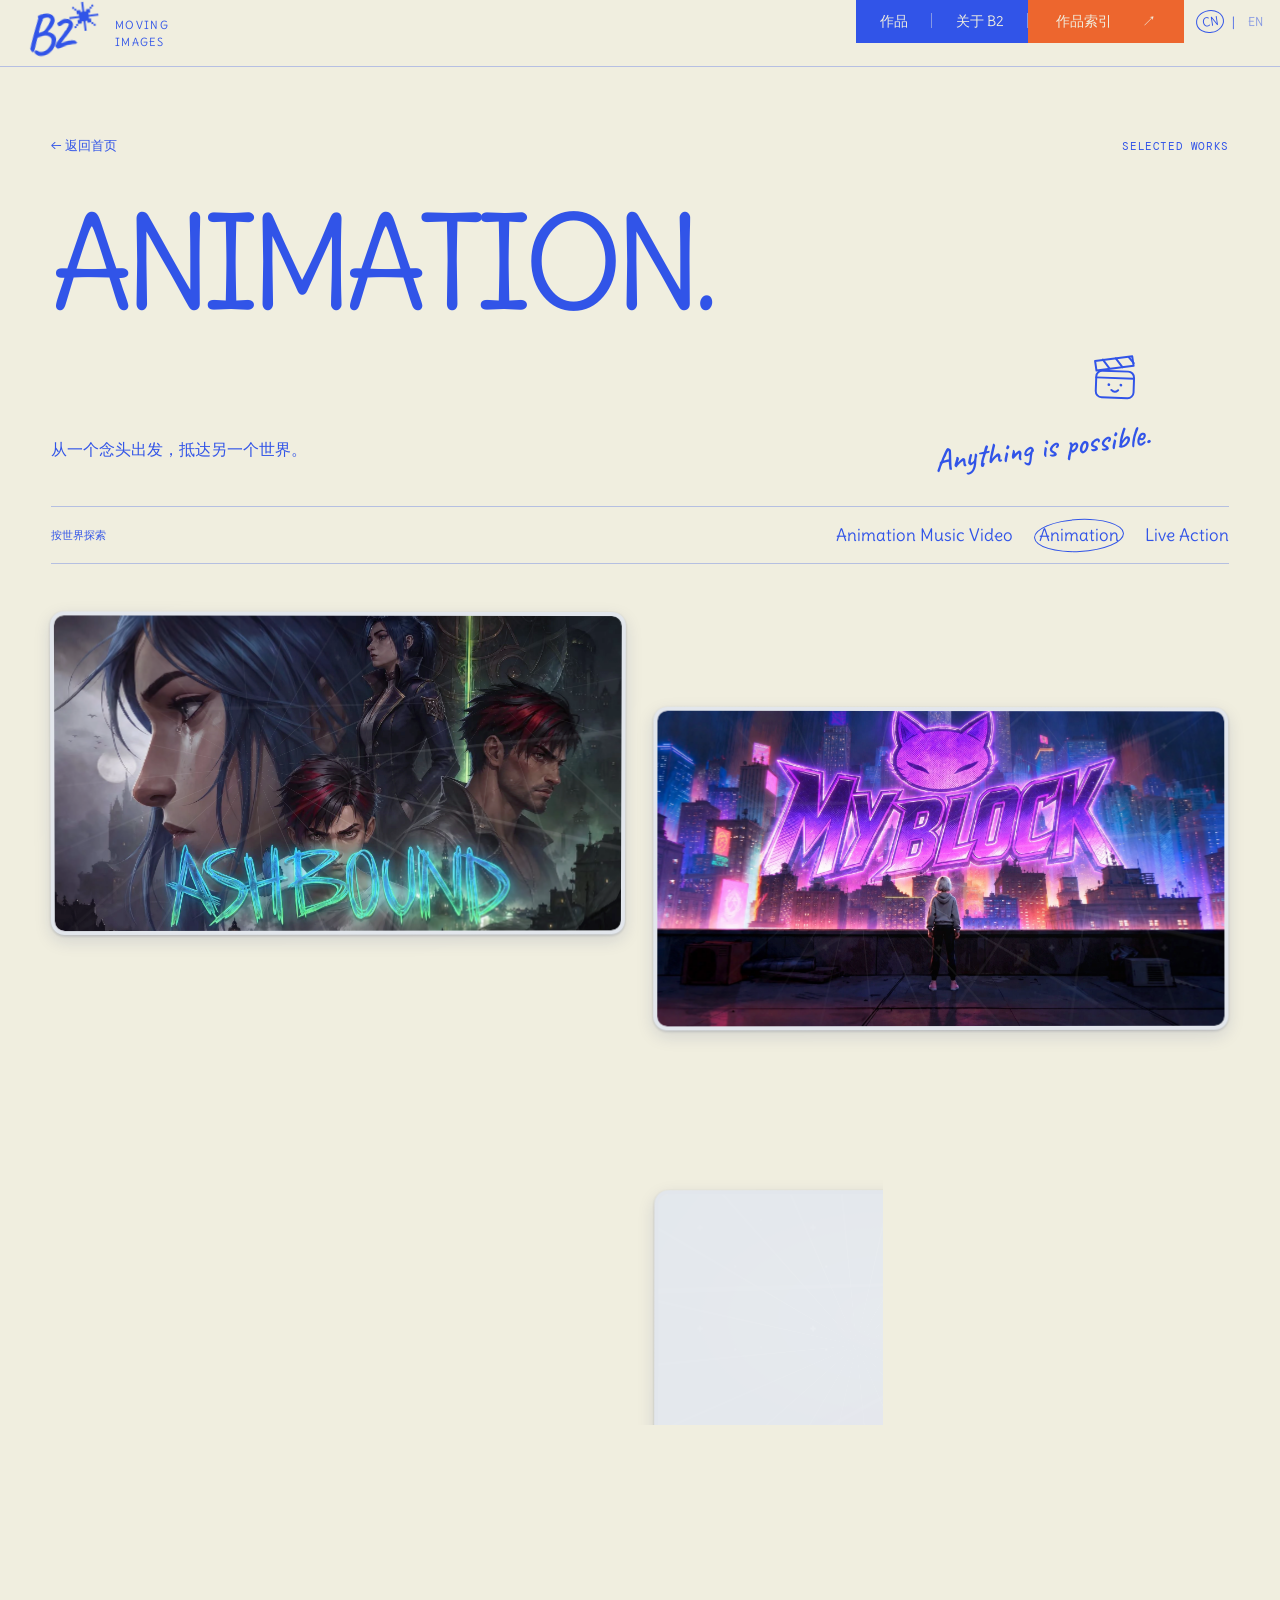
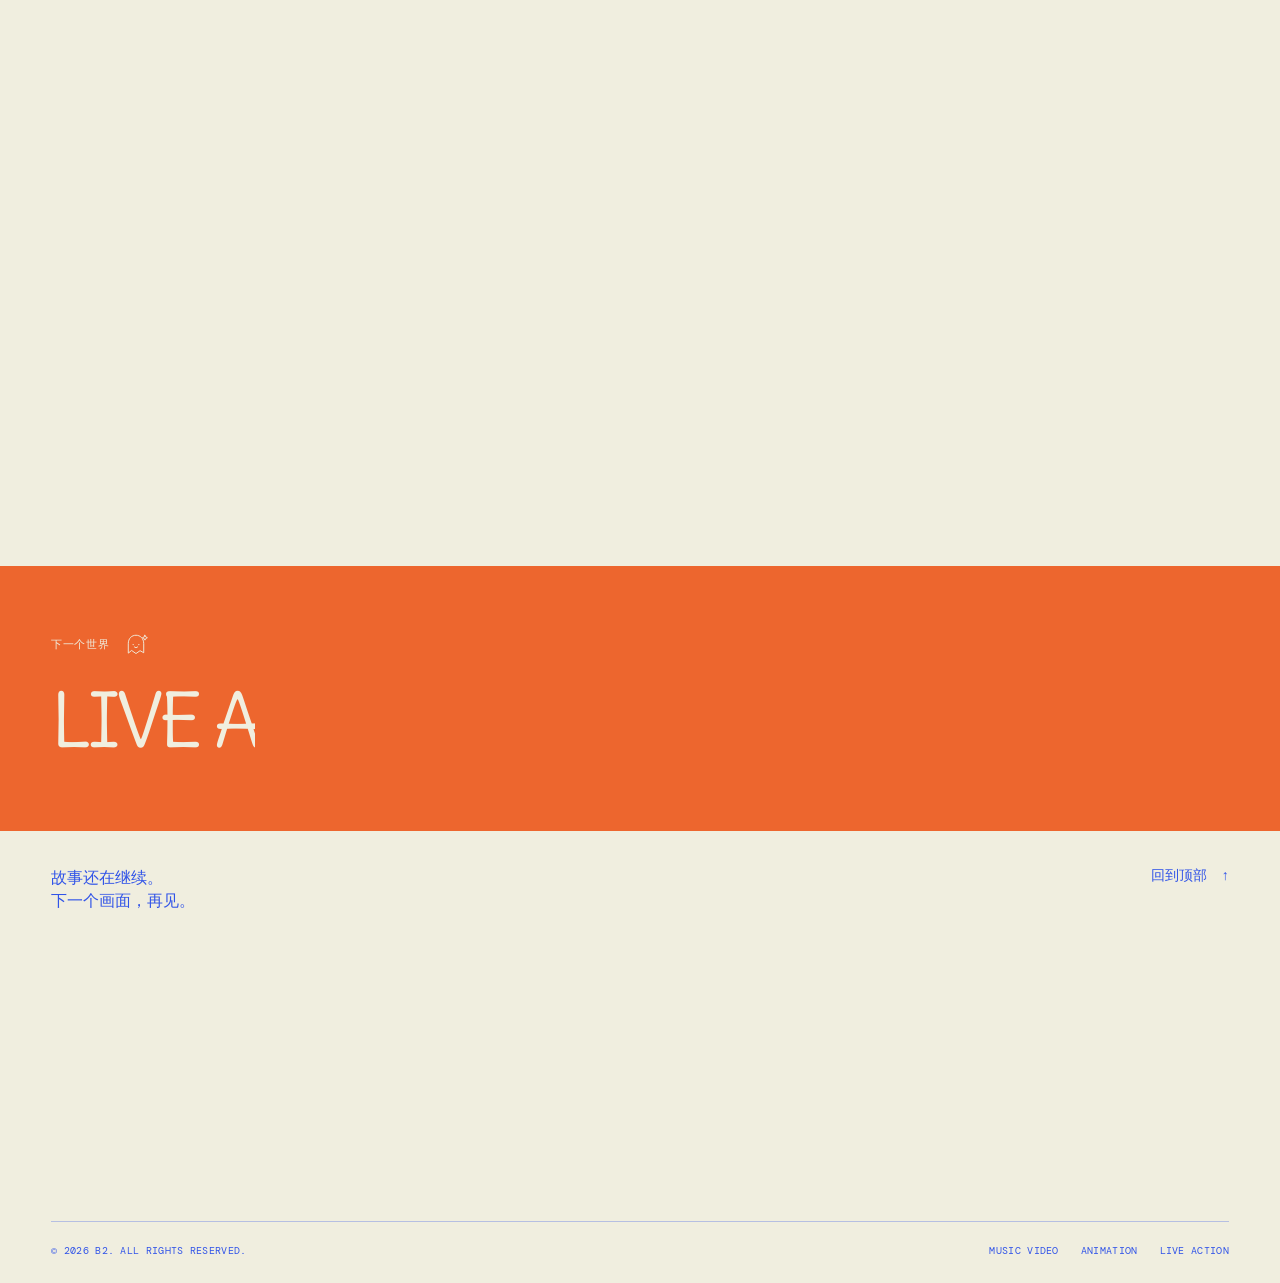
==== commit 26a95fe6: "Update portfolio playback and data saver" ====
--- a/animation.html
+++ b/animation.html
@@ -1,2 +1,2 @@
 <!doctype html>
-<html lang="zh-CN"><head><meta charset="UTF-8"><meta name="viewport" content="width=device-width, initial-scale=1"><script>try{var pending=JSON.parse(sessionStorage.getItem('b2-page-transition'));var normalize=function(p){return p.replace(/\/index(?:\.html)?\/?$/,'/').replace(/\.html$/,'').replace(/\/$/,'')||'/'};if(pending&&Date.now()-pending.at<12000&&normalize(pending.to)===normalize(location.pathname)&&!matchMedia('(prefers-reduced-motion: reduce)').matches)document.documentElement.classList.add('is-entering');sessionStorage.removeItem('b2-page-transition')}catch{}</script><meta name="theme-color" content="#3154e8"><title>Animation — B2 Design Portfolio</title><meta name="description" content="ASHBOUND、MY BLOCK、THE LAST BUN、The Multiverse Hates Me、You Are Hired。B2的动画作品。"><meta property="og:type" content="website"><meta property="og:title" content="Animation — B2 Design Portfolio"><meta property="og:description" content="ASHBOUND、MY BLOCK、THE LAST BUN、The Multiverse Hates Me、You Are Hired。B2的动画作品。"><link rel="icon" href="assets/favicon.svg" type="image/svg+xml"><link rel="preload" href="assets/delius.ttf" as="font" type="font/ttf" crossorigin><link rel="stylesheet" href="styles.css?v=films"><link rel="stylesheet" href="holo-card.css"><link rel="stylesheet" href="motion.css"><link rel="stylesheet" href="doodles.css"><script src="app.js?v=films" defer></script><script src="holo-card.js" defer></script><script src="motion.js" defer></script><link rel="canonical" href="https://13726575091lj-ai.github.io/b2-design-portfolio/animation.html"><meta property="og:image" content="https://13726575091lj-ai.github.io/b2-design-portfolio/assets/ashbound.webp"></head><body data-page="animation" id="top"><div class="page-transition" id="page-transition" aria-hidden="true"><div class="transition-brand">B2<b>✳</b></div><div class="transition-inner"><div class="transition-loader"><div class="loaders"><div class="loader" style="--angle:0deg"></div><div class="loader" style="--angle:20deg"></div><div class="loader" style="--angle:40deg"></div><div class="loader" style="--angle:60deg"></div><div class="loader" style="--angle:80deg"></div><div class="loader" style="--angle:100deg"></div><div class="loader" style="--angle:120deg"></div><div class="loader" style="--angle:140deg"></div><div class="loader" style="--angle:160deg"></div><div class="loader" style="--angle:180deg"></div></div><div class="loadersB"><div class="loaderA" style="--angle:0deg"><div class="orbital-ball ball0" style="--delay:0.0s"></div></div><div class="loaderA" style="--angle:20deg"><div class="orbital-ball ball1" style="--delay:-0.2s"></div></div><div class="loaderA" style="--angle:40deg"><div class="orbital-ball ball2" style="--delay:-0.4s"></div></div><div class="loaderA" style="--angle:60deg"><div class="orbital-ball ball3" style="--delay:-0.6s"></div></div><div class="loaderA" style="--angle:80deg"><div class="orbital-ball ball4" style="--delay:-0.8s"></div></div><div class="loaderA" style="--angle:100deg"><div class="orbital-ball ball5" style="--delay:-1.0s"></div></div><div class="loaderA" style="--angle:120deg"><div class="orbital-ball ball6" style="--delay:-1.2s"></div></div><div class="loaderA" style="--angle:140deg"><div class="orbital-ball ball7" style="--delay:-1.4s"></div></div><div class="loaderA" style="--angle:160deg"><div class="orbital-ball ball8" style="--delay:-1.6s"></div></div><div class="loaderA" style="--angle:180deg"><div class="orbital-ball ball9" style="--delay:-1.8s"></div></div></div></div><div><p class="transition-eyebrow">ANOTHER WORLD IS COMING INTO FRAME</p><p class="transition-destination" id="transition-destination">B2</p></div></div><div class="transition-line"></div></div><div id="app"></div><noscript><main style="padding:80px 5%;font:24px sans-serif"><h1>B2</h1><p>Films &amp; Moving Images</p><p>请启用 JavaScript 浏览完整作品集。</p><a href="music-video.html">Animation Music Video</a> · <a href="animation.html">Animation</a> · <a href="live-action.html">Live Action</a></main></noscript></body></html>+<html lang="zh-CN"><head><meta charset="UTF-8"><meta name="viewport" content="width=device-width, initial-scale=1"><script>try{var pending=JSON.parse(sessionStorage.getItem('b2-page-transition'));var normalize=function(p){return p.replace(/\/index(?:\.html)?\/?$/,'/').replace(/\.html$/,'').replace(/\/$/,'')||'/'};if(pending&&Date.now()-pending.at<12000&&normalize(pending.to)===normalize(location.pathname)&&!matchMedia('(prefers-reduced-motion: reduce)').matches)document.documentElement.classList.add('is-entering');sessionStorage.removeItem('b2-page-transition')}catch{}</script><meta name="theme-color" content="#3154e8"><title>Animation — B2 Design Portfolio</title><meta name="description" content="ASHBOUND、MY BLOCK、THE LAST BUN、The Multiverse Hates Me、You Are Hired。B2的动画作品。"><meta property="og:type" content="website"><meta property="og:title" content="Animation — B2 Design Portfolio"><meta property="og:description" content="ASHBOUND、MY BLOCK、THE LAST BUN、The Multiverse Hates Me、You Are Hired。B2的动画作品。"><link rel="icon" href="assets/favicon.svg" type="image/svg+xml"><link rel="preload" href="assets/delius.ttf" as="font" type="font/ttf" crossorigin><link rel="stylesheet" href="styles.css?v=playback"><link rel="stylesheet" href="holo-card.css"><link rel="stylesheet" href="motion.css"><link rel="stylesheet" href="doodles.css"><script src="app.js?v=playback" defer></script><script src="holo-card.js" defer></script><script src="motion.js" defer></script><link rel="canonical" href="https://13726575091lj-ai.github.io/b2-design-portfolio/animation.html"><meta property="og:image" content="https://13726575091lj-ai.github.io/b2-design-portfolio/assets/ashbound.webp"></head><body data-page="animation" id="top"><div class="page-transition" id="page-transition" aria-hidden="true"><div class="transition-brand">B2<b>✳</b></div><div class="transition-inner"><div class="transition-loader"><div class="loaders"><div class="loader" style="--angle:0deg"></div><div class="loader" style="--angle:20deg"></div><div class="loader" style="--angle:40deg"></div><div class="loader" style="--angle:60deg"></div><div class="loader" style="--angle:80deg"></div><div class="loader" style="--angle:100deg"></div><div class="loader" style="--angle:120deg"></div><div class="loader" style="--angle:140deg"></div><div class="loader" style="--angle:160deg"></div><div class="loader" style="--angle:180deg"></div></div><div class="loadersB"><div class="loaderA" style="--angle:0deg"><div class="orbital-ball ball0" style="--delay:0.0s"></div></div><div class="loaderA" style="--angle:20deg"><div class="orbital-ball ball1" style="--delay:-0.2s"></div></div><div class="loaderA" style="--angle:40deg"><div class="orbital-ball ball2" style="--delay:-0.4s"></div></div><div class="loaderA" style="--angle:60deg"><div class="orbital-ball ball3" style="--delay:-0.6s"></div></div><div class="loaderA" style="--angle:80deg"><div class="orbital-ball ball4" style="--delay:-0.8s"></div></div><div class="loaderA" style="--angle:100deg"><div class="orbital-ball ball5" style="--delay:-1.0s"></div></div><div class="loaderA" style="--angle:120deg"><div class="orbital-ball ball6" style="--delay:-1.2s"></div></div><div class="loaderA" style="--angle:140deg"><div class="orbital-ball ball7" style="--delay:-1.4s"></div></div><div class="loaderA" style="--angle:160deg"><div class="orbital-ball ball8" style="--delay:-1.6s"></div></div><div class="loaderA" style="--angle:180deg"><div class="orbital-ball ball9" style="--delay:-1.8s"></div></div></div></div><div><p class="transition-eyebrow">ANOTHER WORLD IS COMING INTO FRAME</p><p class="transition-destination" id="transition-destination">B2</p></div></div><div class="transition-line"></div></div><div id="app"></div><noscript><main style="padding:80px 5%;font:24px sans-serif"><h1>B2</h1><p>Films &amp; Moving Images</p><p>请启用 JavaScript 浏览完整作品集。</p><a href="music-video.html">Animation Music Video</a> · <a href="animation.html">Animation</a> · <a href="live-action.html">Live Action</a></main></noscript></body></html>
--- a/styles.css
+++ b/styles.css
@@ -7,10 +7,20 @@
 .works{background:var(--paper);color:var(--blue);padding:105px 4% 95px}.section-top{display:flex;justify-content:space-between;align-items:flex-start;gap:28px}.section-title{font-size:clamp(56px,7.6vw,120px);line-height:.97;letter-spacing:-.07em}.section-note{font-family:var(--hand);font-size:34px;line-height:1.05;transform:rotate(8deg);margin:20px 3% 0 0;text-align:center}.section-note .arrow{font-size:60px;transform:rotate(25deg);display:block;margin:0 0 0 50px}.work-tabs{border-top:1px solid var(--line);border-bottom:1px solid var(--line);display:flex;align-items:center;justify-content:space-between;margin:55px 0 50px;padding:17px 0;gap:20px}.tabs-label{font-family:var(--mono);font-size:11px}.category-links{display:flex;gap:26px;align-items:center;flex-wrap:wrap}.category-link{font-size:17px;position:relative}.category-link sup{font-family:var(--mono);font-size:9px;vertical-align:super;margin-left:5px}.category-link:hover:after,.category-link.current:after{content:'';position:absolute;left:-5px;right:-5px;top:-5px;bottom:-6px;border:1px solid;border-radius:50%;transform:rotate(-3deg)}.work-grid{display:grid;grid-template-columns:1fr 1fr;gap:70px 28px}.work-card{position:relative}.work-card:nth-child(even){padding-top:105px}.work-card .image-button{padding:0;width:100%;display:block;overflow:hidden;position:relative;aspect-ratio:16/9;isolation:isolate;background:#dcd9ce;text-align:left}.work-card .image-button img{width:100%;height:100%;object-fit:cover;transition:transform .65s cubic-bezier(.2,.7,.2,1),filter .5s}.work-card .image-button:hover img{transform:scale(1.035);filter:brightness(.8)}.image-button:after{content:'↗';font-family:Arial;font-size:29px;position:absolute;bottom:15px;right:15px;width:48px;height:48px;display:grid;place-items:center;color:var(--paper);border:1px solid #f0eedf99;border-radius:50%;opacity:0;transform:translateY(8px);transition:opacity .25s,transform .25s}.image-button:hover:after,.image-button:focus-visible:after{opacity:1;transform:translateY(0)}.card-meta{display:flex;justify-content:space-between;align-items:baseline;gap:10px;margin-top:16px}.card-title{font-size:24px;line-height:1.2;letter-spacing:-.03em}.card-no{font-family:var(--mono);font-size:11px;white-space:nowrap}.card-tag{font-family:var(--mono);font-size:10px;letter-spacing:.035em;margin-top:8px;text-transform:uppercase;opacity:.7}.view-all{display:flex;align-items:center;justify-content:space-between;border-top:1px solid var(--line);border-bottom:1px solid var(--line);padding:25px 0;margin:76px 0 0;font-size:24px}.view-all .arrow{transition:transform .2s}.view-all:hover .arrow{transform:translate(5px,-5px)}.about{padding:110px 4% 105px;display:grid;grid-template-columns:.7fr 1.3fr;gap:7%;position:relative}.about-left{display:flex;flex-direction:column;align-items:flex-start;justify-content:space-between;gap:40px}.about-doodle{font-family:var(--hand);font-size:clamp(100px,20vw,300px);line-height:.7;letter-spacing:-.12em;transform:rotate(-9deg);position:relative;margin:30px 0 45px 10px}.about-doodle span{font-size:.4em;vertical-align:top;display:inline-block;margin-left:18px;transform:rotate(-15deg)}.about-content h2{font-size:clamp(37px,3.8vw,61px);line-height:1.13;letter-spacing:-.04em;max-width:800px}.about-content p{font-family:Georgia,'Songti SC',serif;font-size:17px;line-height:1.85;max-width:540px;margin-top:36px}.about-bottom{border-top:1px solid #f0eedf55;margin-top:36px;padding-top:18px;display:flex;justify-content:space-between;gap:15px;max-width:540px}.site-footer{background:var(--paper);color:var(--blue);padding:35px 4% 24px;overflow:hidden}.footer-top{display:flex;justify-content:space-between;align-items:flex-start;gap:20px}.footer-top p{max-width:280px;font-size:16px;line-height:1.4}.back-top{font-size:14px}.back-top .arrow{margin-left:12px}.footer-word{font-family:var(--round);font-size:clamp(75px,18vw,280px);white-space:nowrap;letter-spacing:-.075em;line-height:1.2;text-align:center;margin:28px 0 5px}.footer-word span{font-family:var(--hand);font-size:.83em;display:inline-block;transform:rotate(-8deg);margin:0 .03em}.footer-bottom{display:flex;justify-content:space-between;gap:20px;border-top:1px solid var(--line);padding-top:20px;font-family:var(--mono);font-size:10px;line-height:1.7;letter-spacing:.03em}.footer-nav{display:flex;gap:22px}
 .category-main{background:var(--paper);color:var(--blue);min-height:90vh}.category-hero{padding:137px 4% 44px;position:relative;overflow:hidden}.category-topline{display:flex;justify-content:space-between;align-items:center;margin-bottom:47px}.back-home{font-size:13px}.category-heading{font-size:clamp(62px,10vw,166px);letter-spacing:-.07em;line-height:.97;max-width:95%}.category-heading span{display:block}.category-subline{display:flex;justify-content:space-between;align-items:flex-end;margin-top:30px;gap:25px}.category-subline p{font-family:Georgia,'Songti SC',serif;font-size:16px;line-height:1.5;max-width:420px}.category-scribble{font-family:var(--hand);font-size:31px;transform:rotate(-7deg);padding-right:7%}.category-works{padding:0 4% 90px}.category-works .work-tabs{margin:0 0 48px}.category-works .work-grid{gap:65px 28px}.category-works .work-card:nth-child(even){padding-top:95px}.category-works .work-card:nth-child(5){grid-column:1/3;width:72%;margin:0 auto;padding-top:20px}.category-works.single .work-grid{display:block;max-width:1300px;margin:auto}.category-works.single .card-title{font-size:32px}.next-category{background:var(--orange);padding:66px 4% 70px;color:var(--paper);display:block}.next-category .mono{margin-bottom:22px}.next-category>div:last-child{display:flex;align-items:center;justify-content:space-between;font-size:clamp(36px,5.8vw,90px);line-height:1.1;letter-spacing:-.045em}.next-category .arrow{transition:transform .3s}.next-category:hover .arrow{transform:translate(12px,-12px)}
 .index-panel{position:fixed;inset:0;background:var(--blue);z-index:39;overflow:auto;padding:130px 7% 50px;display:flex;flex-direction:column;justify-content:space-between}.index-top{display:flex;justify-content:space-between;gap:20px}.index-list{margin:45px 0 60px}.index-list a{display:flex;justify-content:space-between;align-items:baseline;gap:20px;font-size:clamp(33px,5.6vw,83px);letter-spacing:-.045em;line-height:1.1;border-bottom:1px solid #f0eedf55;padding:23px 0}.index-list a:hover{color:var(--orange)}.index-list sup{font-family:var(--mono);font-size:11px;vertical-align:top;letter-spacing:0}.index-bottom{display:flex;justify-content:space-between;gap:20px}.index-signature{font-family:var(--hand);font-size:40px;transform:rotate(-8deg)}
-.project-dialog{padding:0;border:0;width:min(1100px,94vw);max-height:92svh;color:var(--blue);background:var(--paper);overflow:auto}.project-dialog::backdrop{background:#101d53bb;backdrop-filter:blur(9px)}.dialog-close{position:absolute;top:15px;right:15px;background:var(--paper);color:var(--blue);width:43px;height:43px;border-radius:50%;font-size:25px;z-index:2;box-shadow:0 2px 15px #0002}.dialog-video{display:block;width:100%;aspect-ratio:16/9;max-height:68svh;object-fit:contain;background:#0c1024}.dialog-error{padding:14px 30px;border-bottom:1px solid var(--line);font-size:14px}.dialog-info{padding:27px 30px 31px;display:flex;justify-content:space-between;align-items:flex-end;gap:25px}.dialog-title{font-size:clamp(28px,4vw,48px);letter-spacing:-.04em;line-height:1.1;margin:8px 0 13px}.dialog-status{font-family:var(--mono);font-size:10px;border:1px solid var(--line);border-radius:30px;padding:10px 15px;white-space:nowrap}.dialog-name{font-size:14px}.reveal{animation:appear .7s ease both}@keyframes appear{from{opacity:0;transform:translateY(18px)}to{opacity:1;transform:translateY(0)}}
+.project-dialog{padding:0;border:0;width:min(1100px,94vw);max-height:92svh;color:var(--blue);background:var(--paper);overflow:auto}.project-dialog::backdrop{background:#101d53bb;backdrop-filter:blur(9px)}.dialog-close{position:absolute;top:15px;right:15px;background:var(--paper);color:var(--blue);width:43px;height:43px;border-radius:50%;font-size:25px;z-index:2;box-shadow:0 2px 15px #0002}.dialog-video{display:block;width:100%;aspect-ratio:16/9;max-height:68svh;object-fit:contain;background:#0c1024}.dialog-info{padding:27px 30px 31px;display:flex;justify-content:space-between;align-items:flex-end;gap:25px}.dialog-title{font-size:clamp(28px,4vw,48px);letter-spacing:-.04em;line-height:1.1;margin:8px 0 13px}.dialog-status{font-family:var(--mono);font-size:10px;border:1px solid var(--line);border-radius:30px;padding:10px 15px;white-space:nowrap}.dialog-name{font-size:14px}.reveal{animation:appear .7s ease both}@keyframes appear{from{opacity:0;transform:translateY(18px)}to{opacity:1;transform:translateY(0)}}
 @media(min-width:1600px){.works,.category-hero,.category-works,.about,.site-footer{padding-left:max(4%,calc((100vw - 1600px)/2));padding-right:max(4%,calc((100vw - 1600px)/2))}.work-grid{gap:80px 40px}}
 @media(max-width:900px){.header-link{padding-left:18px;padding-right:18px}.hero{min-height:650px}.hero h1{top:36%;font-size:7.1vw}.hero-scribble{top:60%;font-size:34px}.intro{padding-top:105px;padding-bottom:90px}.intro h2{font-size:6.7vw}.works{padding-top:75px}.category-links{gap:19px}.category-link{font-size:14px}.work-card:nth-child(even){padding-top:65px}.card-title{font-size:20px}.about{gap:6%}.about-content h2{font-size:4.4vw}.category-hero{padding-top:125px}.category-heading{font-size:11vw}.category-scribble{font-size:26px}.category-works .work-card:nth-child(even){padding-top:70px}}
 @media(max-width:600px){html{scroll-padding-top:75px}.site-header{height:59px}.brand{padding-left:15px;padding-top:7px;gap:4px}.brand-mark{font-size:46px}.brand-mark b{font-size:26px}.brand-name{font-size:9px;margin-top:3px;margin-left:8px}.header-link{display:none}.header-nav{height:39px}.index-toggle{min-width:105px;font-size:12px;padding:0 14px;gap:22px}.language{font-size:10px;padding:0 6px;gap:3px}.language button{padding:3px}.site-header.solid:before{height:59px}.hero{height:92svh;min-height:650px;max-height:900px}.hero-art img{object-position:58% 50%}.hero-topline{top:90px;left:5%;right:5%;font-size:9px}.hero-topline span:last-child{max-width:125px}.hero h1{left:5%;right:5%;top:32%;font-size:11.6vw;line-height:1.12;letter-spacing:-.05em}.hero h1 .second-line{margin-left:0}.hero-scribble{top:61%;right:8%;font-size:31px}.scribble-line{width:140px}.hero-bottom{left:5%;right:5%;bottom:26px;gap:15px;align-items:flex-end}.scroll-link{font-size:9px;gap:7px;max-width:105px;line-height:1.5}.scroll-link .scroll-arrow{font-size:28px}.feature-switcher{gap:12px;flex-direction:column;align-items:flex-end}.feature-title{font-size:17px}.feature-caption .mono{font-size:8px}.slide-dot{width:34px;height:34px;font-size:9px}.slide-controls{gap:6px}.intro{padding:84px 5% 75px}.intro .label{font-size:13px}.intro h2{font-size:9.3vw;line-height:1.15;margin-top:31px;letter-spacing:-.055em}.intro h2 br{display:none}.intro .star{margin:26px 0 21px}.intro-copy{font-size:15px;max-width:90%}.intro-copy .english{font-size:13px}.intro-sign{font-size:30px}.intro-side{display:none}.works{padding:62px 5%}.section-title{font-size:15vw}.section-note{font-size:24px;margin-top:13px;margin-right:0}.section-note .arrow{font-size:42px;margin-left:20px}.work-tabs{margin:34px 0 30px;padding:15px 0;display:block}.tabs-label{font-size:9px;display:block;margin-bottom:16px}.category-links{gap:17px 16px}.category-link{font-size:12px}.category-link sup{font-size:8px;margin-left:3px}.work-grid{grid-template-columns:1fr;gap:34px}.work-card:nth-child(even){padding-top:0}.card-title{font-size:23px}.card-meta{margin-top:12px}.card-no{font-size:10px}.card-tag{font-size:9px;margin-top:6px}.image-button:after{width:36px;height:36px;font-size:23px;right:10px;bottom:10px;opacity:1;transform:none}.view-all{font-size:19px;margin-top:42px;padding:20px 0}.about{padding:65px 5%;grid-template-columns:1fr;gap:45px}.about-left{flex-direction:row;align-items:center;justify-content:space-between;gap:20px}.about-doodle{font-size:115px;margin:5px 28px 7px 0}.about-content h2{font-size:9vw;line-height:1.15}.about-content p{font-size:15px;margin-top:24px}.about-bottom{margin-top:25px;font-size:9px}.site-footer{padding:27px 5% 23px}.footer-top p{font-size:13px;max-width:210px}.back-top{font-size:11px;white-space:nowrap}.back-top .arrow{margin-left:4px}.footer-word{font-size:17.4vw;margin:32px 0 20px}.footer-bottom{font-size:8px;gap:13px;flex-direction:column}.footer-nav{gap:18px}.category-hero{padding:104px 5% 30px}.category-topline{margin-bottom:32px}.category-topline .mono{font-size:9px}.back-home{font-size:11px}.category-heading{font-size:15.6vw;max-width:100%;line-height:1.02}.category-subline{margin-top:23px;align-items:center;gap:15px}.category-subline p{font-size:13px;max-width:210px;line-height:1.6}.category-scribble{font-size:23px;padding-right:3%;white-space:nowrap}.category-works{padding:0 5% 55px}.category-works .work-tabs{margin-bottom:30px}.category-works .work-grid{gap:35px}.category-works .work-card:nth-child(even){padding-top:0}.category-works .work-card:nth-child(5){grid-column:auto;width:100%;padding:0}.category-works.single .card-title{font-size:26px}.next-category{padding:39px 5% 45px}.next-category .mono{font-size:9px;margin-bottom:19px}.next-category>div:last-child{font-size:9vw;align-items:flex-end;gap:18px}.index-panel{padding:105px 5% 35px}.index-top .mono{font-size:9px}.index-list{margin:40px 0}.index-list a{font-size:10vw;line-height:1.17;padding:25px 0}.index-list a span:first-child{max-width:90%}.index-list sup{font-size:9px}.index-bottom .mono{font-size:8px;max-width:180px}.index-signature{font-size:30px}.dialog-close{width:35px;height:35px;font-size:22px;top:9px;right:9px}.dialog-info{padding:22px 18px;display:block}.dialog-title{font-size:32px}.dialog-status{display:inline-block;margin-top:20px;font-size:9px}.dialog-name{font-size:12px}.dialog-info .mono{font-size:9px}}
 .hero-topline span:last-child{max-width:220px}
 @media(max-width:600px){.hero-topline span:last-child{max-width:150px}}
 @media(prefers-reduced-motion:reduce){html{scroll-behavior:auto}*,*:before,*:after{animation:none!important;transition:none!important}.hero-art img{transform:none!important}}
+
+.dialog-player{position:relative}
+.dialog-play{position:absolute;top:50%;left:50%;transform:translate(-50%,-50%);display:flex;align-items:center;gap:10px;padding:13px 20px;border-radius:999px;background:var(--paper);color:var(--blue);box-shadow:0 3px 24px #0006;white-space:nowrap}
+.dialog-play[hidden]{display:none}
+.dialog-info{flex-wrap:wrap}
+.dialog-actions{display:flex;gap:8px;flex-wrap:wrap}
+.dialog-actions .dialog-status{display:inline-flex;align-items:center;gap:4px;margin:0;min-height:39px;color:var(--blue);text-decoration:none}
+.dialog-actions .dialog-status[aria-pressed="true"]{background:var(--blue);color:var(--paper)}
+.dialog-message{flex-basis:100%;font-size:13px;line-height:1.5;margin:0}
+@media(max-width:600px){.dialog-actions{margin-top:15px}.dialog-message{margin-top:12px}}
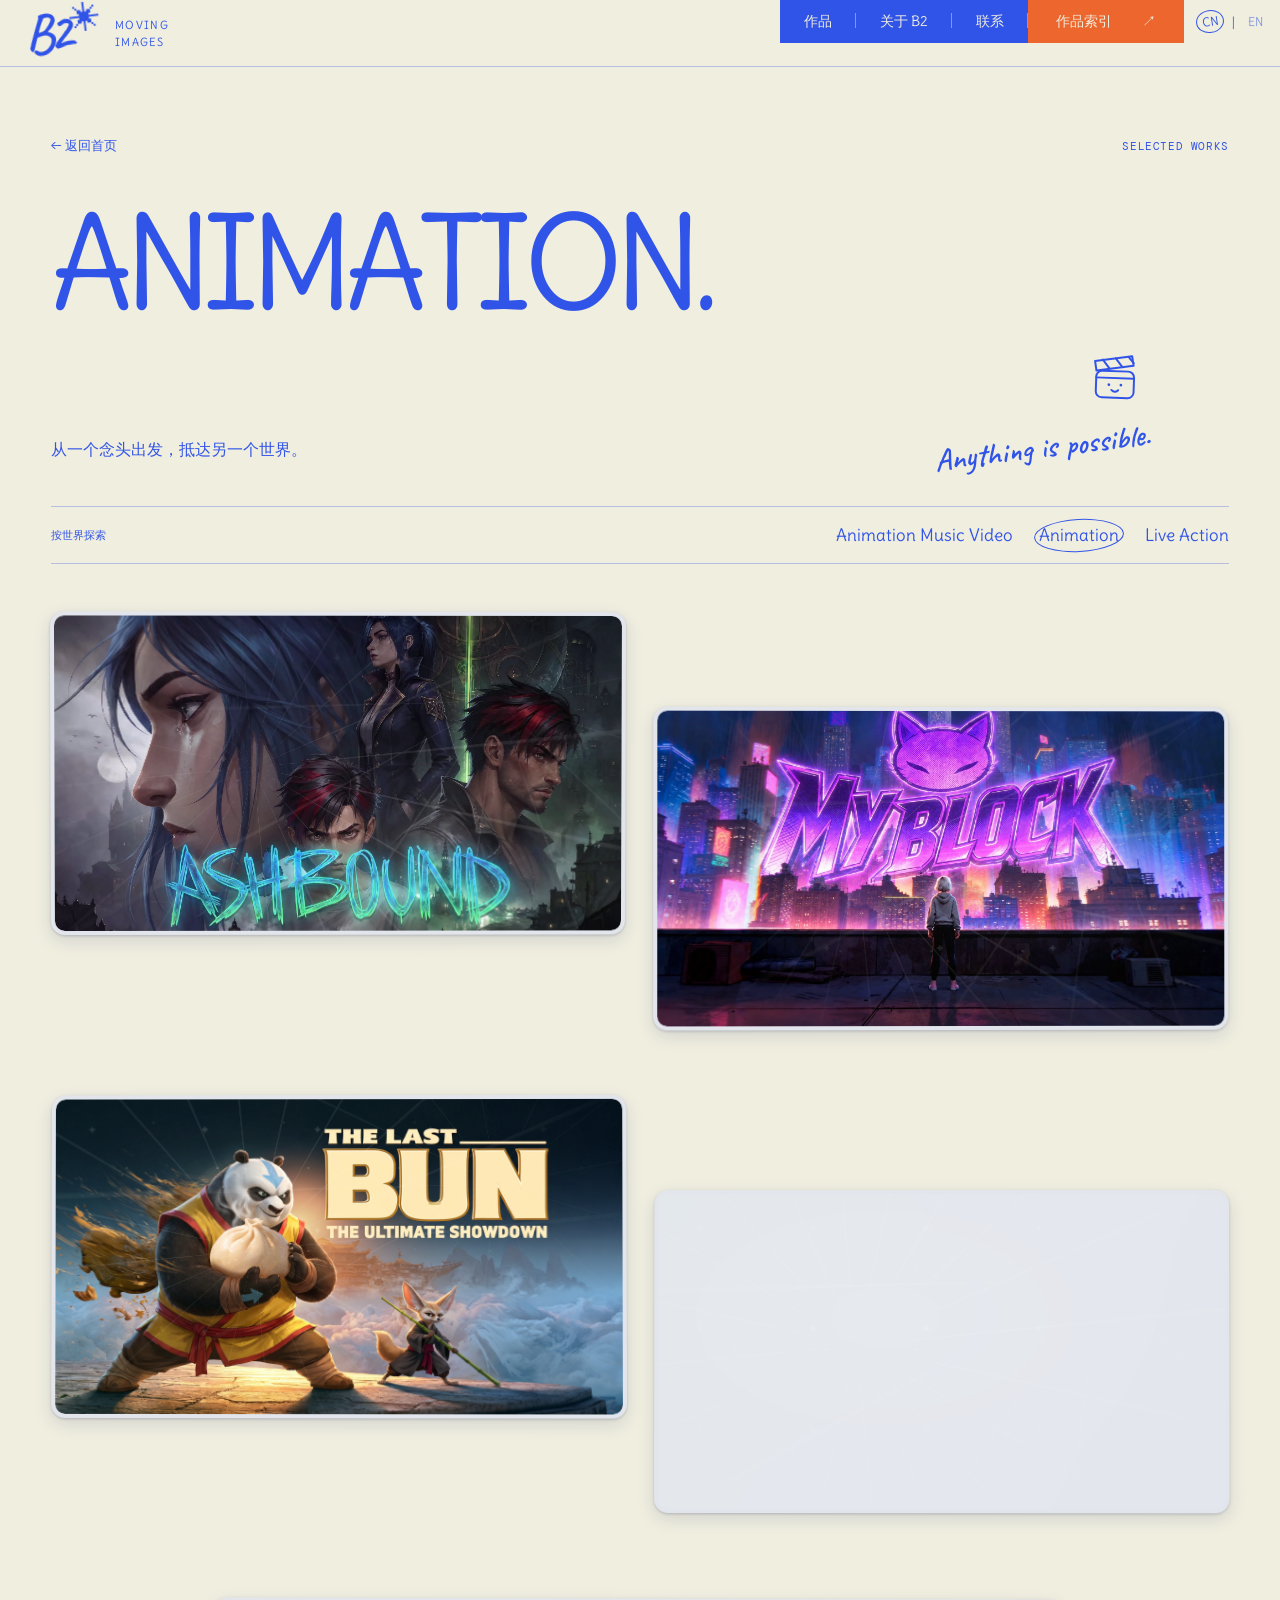
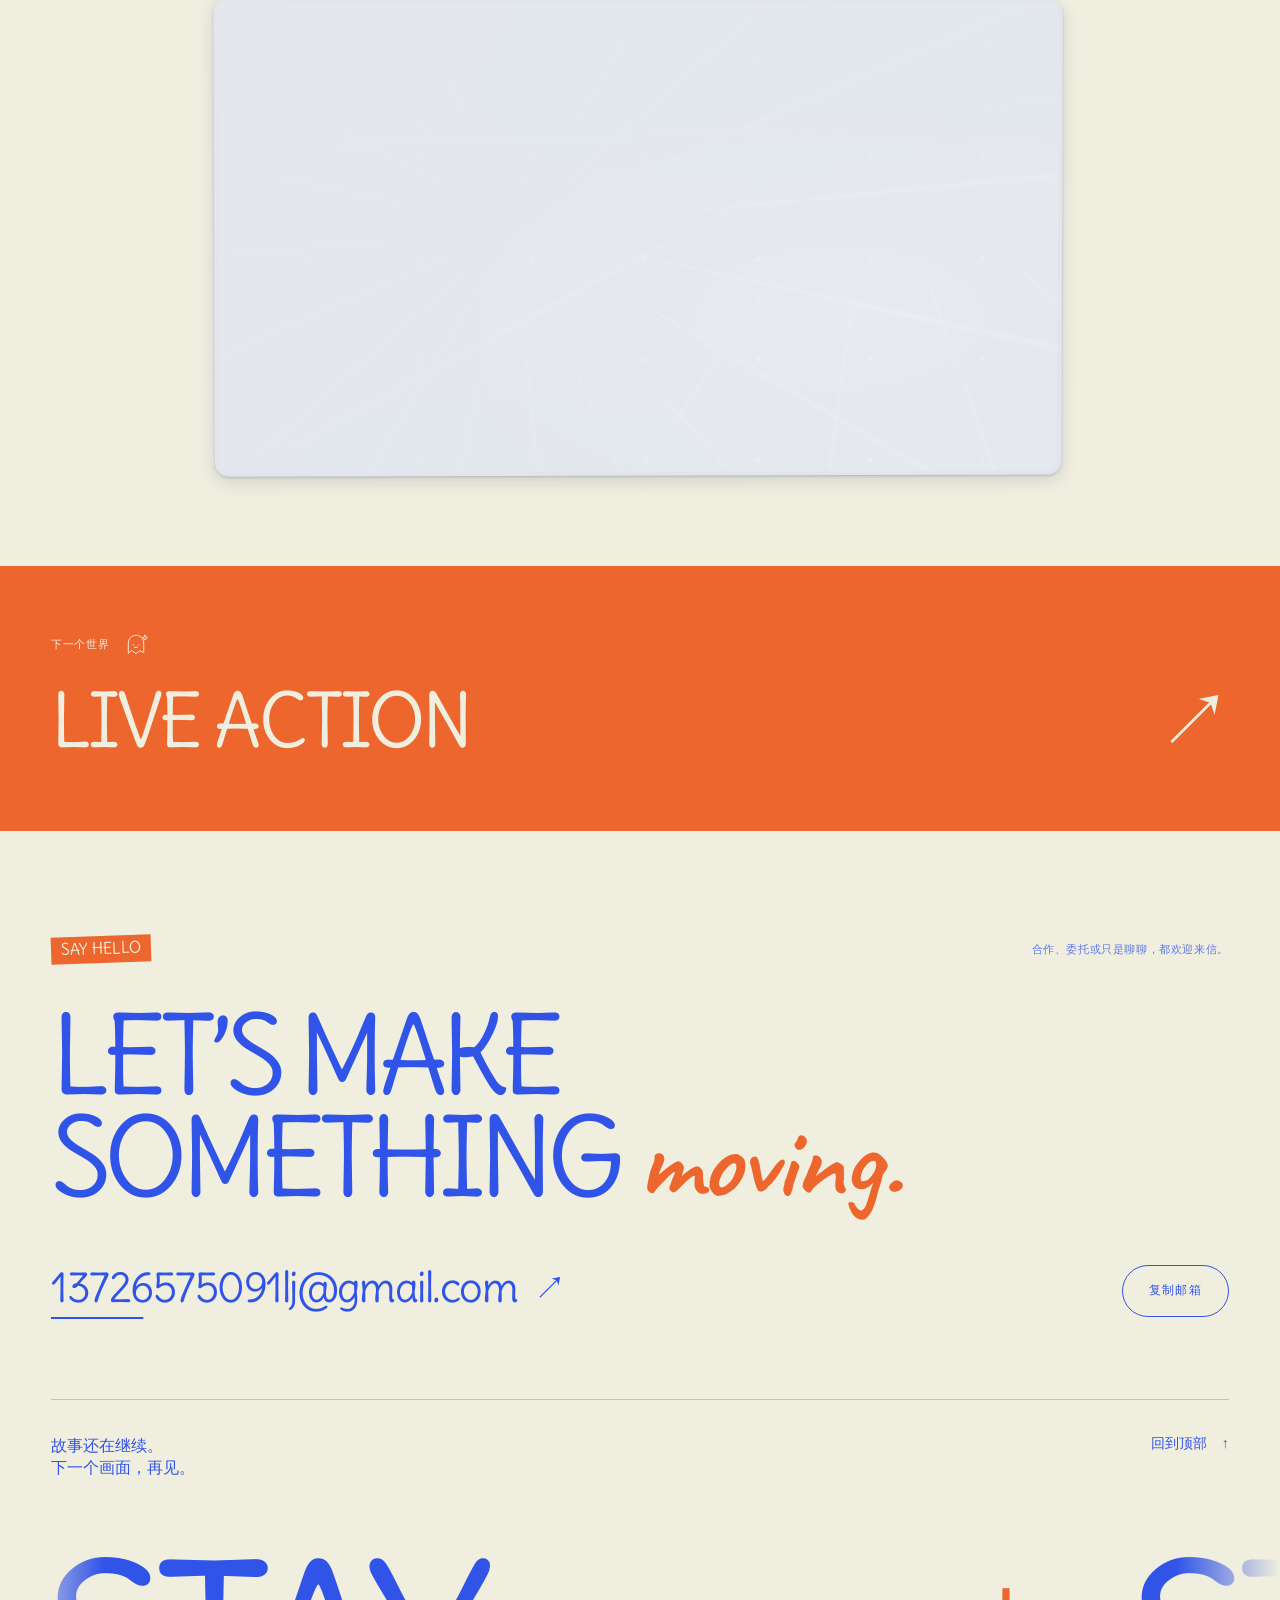
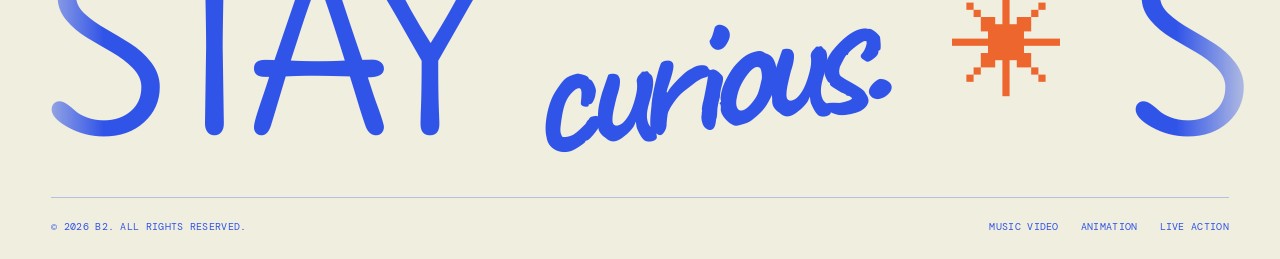
==== commit 243ba0a6: "Polish hero, add contact section, refine site-wide motion - 3D heart: longer cinematic camera intro," ====
--- a/animation.html
+++ b/animation.html
@@ -1,2 +1,2 @@
 <!doctype html>
-<html lang="zh-CN"><head><meta charset="UTF-8"><meta name="viewport" content="width=device-width, initial-scale=1"><script>try{var pending=JSON.parse(sessionStorage.getItem('b2-page-transition'));var normalize=function(p){return p.replace(/\/index(?:\.html)?\/?$/,'/').replace(/\.html$/,'').replace(/\/$/,'')||'/'};if(pending&&Date.now()-pending.at<12000&&normalize(pending.to)===normalize(location.pathname)&&!matchMedia('(prefers-reduced-motion: reduce)').matches)document.documentElement.classList.add('is-entering');sessionStorage.removeItem('b2-page-transition')}catch{}</script><meta name="theme-color" content="#3154e8"><title>Animation — B2 Design Portfolio</title><meta name="description" content="ASHBOUND、MY BLOCK、THE LAST BUN、The Multiverse Hates Me、You Are Hired。B2的动画作品。"><meta property="og:type" content="website"><meta property="og:title" content="Animation — B2 Design Portfolio"><meta property="og:description" content="ASHBOUND、MY BLOCK、THE LAST BUN、The Multiverse Hates Me、You Are Hired。B2的动画作品。"><link rel="icon" href="assets/favicon.svg" type="image/svg+xml"><link rel="preload" href="assets/delius.ttf" as="font" type="font/ttf" crossorigin><link rel="stylesheet" href="styles.css?v=playback"><link rel="stylesheet" href="holo-card.css"><link rel="stylesheet" href="motion.css"><link rel="stylesheet" href="doodles.css"><script src="app.js?v=playback" defer></script><script src="holo-card.js" defer></script><script src="motion.js" defer></script><link rel="canonical" href="https://13726575091lj-ai.github.io/b2-design-portfolio/animation.html"><meta property="og:image" content="https://13726575091lj-ai.github.io/b2-design-portfolio/assets/ashbound.webp"></head><body data-page="animation" id="top"><div class="page-transition" id="page-transition" aria-hidden="true"><div class="transition-brand">B2<b>✳</b></div><div class="transition-inner"><div class="transition-loader"><div class="loaders"><div class="loader" style="--angle:0deg"></div><div class="loader" style="--angle:20deg"></div><div class="loader" style="--angle:40deg"></div><div class="loader" style="--angle:60deg"></div><div class="loader" style="--angle:80deg"></div><div class="loader" style="--angle:100deg"></div><div class="loader" style="--angle:120deg"></div><div class="loader" style="--angle:140deg"></div><div class="loader" style="--angle:160deg"></div><div class="loader" style="--angle:180deg"></div></div><div class="loadersB"><div class="loaderA" style="--angle:0deg"><div class="orbital-ball ball0" style="--delay:0.0s"></div></div><div class="loaderA" style="--angle:20deg"><div class="orbital-ball ball1" style="--delay:-0.2s"></div></div><div class="loaderA" style="--angle:40deg"><div class="orbital-ball ball2" style="--delay:-0.4s"></div></div><div class="loaderA" style="--angle:60deg"><div class="orbital-ball ball3" style="--delay:-0.6s"></div></div><div class="loaderA" style="--angle:80deg"><div class="orbital-ball ball4" style="--delay:-0.8s"></div></div><div class="loaderA" style="--angle:100deg"><div class="orbital-ball ball5" style="--delay:-1.0s"></div></div><div class="loaderA" style="--angle:120deg"><div class="orbital-ball ball6" style="--delay:-1.2s"></div></div><div class="loaderA" style="--angle:140deg"><div class="orbital-ball ball7" style="--delay:-1.4s"></div></div><div class="loaderA" style="--angle:160deg"><div class="orbital-ball ball8" style="--delay:-1.6s"></div></div><div class="loaderA" style="--angle:180deg"><div class="orbital-ball ball9" style="--delay:-1.8s"></div></div></div></div><div><p class="transition-eyebrow">ANOTHER WORLD IS COMING INTO FRAME</p><p class="transition-destination" id="transition-destination">B2</p></div></div><div class="transition-line"></div></div><div id="app"></div><noscript><main style="padding:80px 5%;font:24px sans-serif"><h1>B2</h1><p>Films &amp; Moving Images</p><p>请启用 JavaScript 浏览完整作品集。</p><a href="music-video.html">Animation Music Video</a> · <a href="animation.html">Animation</a> · <a href="live-action.html">Live Action</a></main></noscript></body></html>+<html lang="zh-CN"><head><meta charset="UTF-8"><meta name="viewport" content="width=device-width, initial-scale=1"><script>try{var pending=JSON.parse(sessionStorage.getItem('b2-page-transition'));var normalize=function(p){return p.replace(/\/index(?:\.html)?\/?$/,'/').replace(/\.html$/,'').replace(/\/$/,'')||'/'};if(pending&&Date.now()-pending.at<12000&&normalize(pending.to)===normalize(location.pathname)&&!matchMedia('(prefers-reduced-motion: reduce)').matches)document.documentElement.classList.add('is-entering');sessionStorage.removeItem('b2-page-transition')}catch{}</script><meta name="theme-color" content="#3154e8"><title>Animation — B2 Design Portfolio</title><meta name="description" content="ASHBOUND、MY BLOCK、THE LAST BUN、The Multiverse Hates Me、You Are Hired。B2的动画作品。"><meta property="og:type" content="website"><meta property="og:title" content="Animation — B2 Design Portfolio"><meta property="og:description" content="ASHBOUND、MY BLOCK、THE LAST BUN、The Multiverse Hates Me、You Are Hired。B2的动画作品。"><link rel="icon" href="assets/favicon.svg" type="image/svg+xml"><link rel="preload" href="assets/delius.ttf" as="font" type="font/ttf" crossorigin><link rel="stylesheet" href="styles.css?v=polish"><link rel="stylesheet" href="holo-card.css"><link rel="stylesheet" href="motion.css?v=polish"><link rel="stylesheet" href="doodles.css"><script src="app.js?v=polish" defer></script><script src="holo-card.js" defer></script><script src="motion.js?v=polish" defer></script><link rel="canonical" href="https://13726575091lj-ai.github.io/b2-design-portfolio/animation.html"><meta property="og:image" content="https://13726575091lj-ai.github.io/b2-design-portfolio/assets/ashbound.webp"></head><body data-page="animation" id="top"><div class="page-transition" id="page-transition" aria-hidden="true"><div class="transition-brand">B2<b>✳</b></div><div class="transition-inner"><div class="transition-loader"><div class="loaders"><div class="loader" style="--angle:0deg"></div><div class="loader" style="--angle:20deg"></div><div class="loader" style="--angle:40deg"></div><div class="loader" style="--angle:60deg"></div><div class="loader" style="--angle:80deg"></div><div class="loader" style="--angle:100deg"></div><div class="loader" style="--angle:120deg"></div><div class="loader" style="--angle:140deg"></div><div class="loader" style="--angle:160deg"></div><div class="loader" style="--angle:180deg"></div></div><div class="loadersB"><div class="loaderA" style="--angle:0deg"><div class="orbital-ball ball0" style="--delay:0.0s"></div></div><div class="loaderA" style="--angle:20deg"><div class="orbital-ball ball1" style="--delay:-0.2s"></div></div><div class="loaderA" style="--angle:40deg"><div class="orbital-ball ball2" style="--delay:-0.4s"></div></div><div class="loaderA" style="--angle:60deg"><div class="orbital-ball ball3" style="--delay:-0.6s"></div></div><div class="loaderA" style="--angle:80deg"><div class="orbital-ball ball4" style="--delay:-0.8s"></div></div><div class="loaderA" style="--angle:100deg"><div class="orbital-ball ball5" style="--delay:-1.0s"></div></div><div class="loaderA" style="--angle:120deg"><div class="orbital-ball ball6" style="--delay:-1.2s"></div></div><div class="loaderA" style="--angle:140deg"><div class="orbital-ball ball7" style="--delay:-1.4s"></div></div><div class="loaderA" style="--angle:160deg"><div class="orbital-ball ball8" style="--delay:-1.6s"></div></div><div class="loaderA" style="--angle:180deg"><div class="orbital-ball ball9" style="--delay:-1.8s"></div></div></div></div><div><p class="transition-eyebrow">ANOTHER WORLD IS COMING INTO FRAME</p><p class="transition-destination" id="transition-destination">B2</p></div></div><div class="transition-line"></div></div><div id="app"></div><noscript><main style="padding:80px 5%;font:24px sans-serif"><h1>B2</h1><p>Films &amp; Moving Images</p><p>请启用 JavaScript 浏览完整作品集。</p><a href="music-video.html">Animation Music Video</a> · <a href="animation.html">Animation</a> · <a href="live-action.html">Live Action</a></main></noscript></body></html>
--- a/styles.css
+++ b/styles.css
@@ -24,3 +24,27 @@
 .dialog-actions .dialog-status[aria-pressed="true"]{background:var(--blue);color:var(--paper)}
 .dialog-message{flex-basis:100%;font-size:13px;line-height:1.5;margin:0}
 @media(max-width:600px){.dialog-actions{margin-top:15px}.dialog-message{margin-top:12px}}
+
+/* Contact block at the top of every footer. */
+.contact{padding:70px 0 80px;border-bottom:1px solid var(--line);margin-bottom:34px}
+.contact-head{display:flex;justify-content:space-between;align-items:center;gap:20px;flex-wrap:wrap}
+.contact-note{opacity:.75}
+.contact-title{font-size:clamp(46px,8.4vw,140px);line-height:.95;letter-spacing:-.065em;margin:42px 0 48px}
+.contact-title .hand{font-family:var(--hand);font-size:1.05em;letter-spacing:-.02em;color:var(--orange)}
+.contact-row{display:flex;align-items:center;justify-content:space-between;gap:24px;flex-wrap:wrap}
+.contact-mail{position:relative;display:inline-flex;align-items:center;gap:.4em;font-size:clamp(22px,3.3vw,50px);letter-spacing:-.035em;line-height:1.2;padding-bottom:6px;word-break:break-all}
+.contact-mail:after{content:'';position:absolute;left:0;right:0;bottom:0;height:2px;background:currentColor;transform:scaleX(.18);transform-origin:0 50%;transition:transform .8s cubic-bezier(.22,1,.36,1)}
+.contact-mail:hover:after,.contact-mail:focus-visible:after{transform:scaleX(1)}
+.contact-mail .arrow{font-size:.75em;transition:transform .6s cubic-bezier(.22,1,.36,1)}
+.contact-mail:hover .arrow{transform:translate(6px,-6px) rotate(0deg)}
+.contact-copy{position:relative;overflow:hidden;min-height:52px;padding:0 26px;border:1px solid var(--blue);border-radius:999px;color:var(--blue);font-family:var(--mono);font-size:12px;letter-spacing:.1em;transition:background .45s cubic-bezier(.22,1,.36,1),color .45s,translate .6s cubic-bezier(.22,1,.36,1)}
+.contact-copy:hover,.contact-copy:focus-visible{background:var(--blue);color:var(--paper)}
+.contact-copy>span{display:block;transition:transform .5s cubic-bezier(.22,1,.36,1),opacity .3s}
+.contact-copy .copy-done{position:absolute;inset:0;display:grid;place-items:center;transform:translateY(100%);opacity:0}
+.contact-copy.is-copied{background:var(--orange);border-color:var(--orange);color:var(--paper)}
+.contact-copy.is-copied .copy-label{transform:translateY(-100%);opacity:0}
+.contact-copy.is-copied .copy-done{transform:none;opacity:1}
+.about-mail{text-transform:none;letter-spacing:.02em;border-bottom:1px solid #f0eedf66;transition:border-color .3s}
+.about-mail:hover{border-color:currentColor}
+.back-top{transition:translate .6s cubic-bezier(.22,1,.36,1)}
+@media(max-width:600px){.contact{padding:44px 0 50px;margin-bottom:26px}.contact-title{font-size:13.5vw;margin:30px 0 32px}.contact-mail{font-size:5.6vw}.contact-copy{min-height:44px;font-size:10px;padding:0 18px}.contact-note{font-size:9px}.about-bottom{flex-direction:column}}
--- a/motion.css
+++ b/motion.css
@@ -12,13 +12,55 @@
 .holo-card:is(:hover,:focus-visible) .title-letter{opacity:1;filter:blur(0);transform:translate3d(0,0,0) rotate(0);transition-delay:calc(var(--letter)*13ms)}
 .holo-card.image-button:after{z-index:8;width:34px;height:34px;right:14px;bottom:14px;font-size:20px}
 .category-works.single .cover-name{font-size:clamp(32px,6.8vw,100px)}
-/* Slow, soft typography and staggered image entrances echo the reference. */
-.motion-ready [data-reveal]{opacity:0;filter:blur(5px);transform:translate3d(0,32px,0);transition:opacity .7s ease,filter .8s ease,transform .85s cubic-bezier(.16,1,.3,1);transition-delay:var(--reveal-delay,0ms)}
-.motion-ready [data-reveal].is-visible{opacity:1;filter:blur(0);transform:translate3d(0,0,0)}
+/* One easing family for the whole site: long, decelerating curves that settle softly. */
+:root{--ease-out:cubic-bezier(.22,1,.36,1);--ease-expo:cubic-bezier(.16,1,.3,1);--ease-inout:cubic-bezier(.76,0,.24,1)}
+/* `translate` (not `transform`) so elements keep their own rotations while they rise in. */
+.motion-ready [data-reveal]{opacity:0;translate:0 44px;transition:opacity 1s var(--ease-out),translate 1.2s var(--ease-expo);transition-delay:var(--reveal-delay,0ms)}
+.motion-ready [data-reveal].is-visible{opacity:1;translate:none}
+/* Headings: each letter rises out of a mask, like a title card. */
 .motion-word,.category-heading .motion-word{display:inline-block;white-space:nowrap}
 .motion-letter{display:inline-block;font:inherit;white-space:pre}
-.motion-ready [data-reveal] .motion-letter{opacity:0;filter:blur(7px);transform:translate3d(0,30%,0) rotate(3deg);transition:opacity .5s ease,filter .7s ease,transform .8s cubic-bezier(.16,1,.3,1);transition-delay:0s}
-.motion-ready [data-reveal].is-visible .motion-letter{opacity:1;filter:blur(0);transform:none;transition-delay:calc(var(--letter)*16ms)}
+.motion-ready [data-reveal]:has(.motion-letter){opacity:1;translate:none}
+.motion-ready [data-reveal] .motion-word{overflow:hidden;padding:.06em .04em .14em;margin:-.06em -.04em -.14em;vertical-align:top}
+.motion-ready [data-reveal] .motion-letter{transform:translate3d(0,112%,0) rotate(6deg);transform-origin:0 100%;transition:transform 1.15s var(--ease-expo);transition-delay:calc(var(--reveal-delay,0ms) + var(--letter)*22ms)}
+.motion-ready [data-reveal].is-visible .motion-letter{transform:none}
+/* Covers: the image settles from a slight zoom as the card lifts in. */
+.motion-ready .work-card[data-reveal] .holo-card img{transform:scale(1.14);transition:transform 1.8s var(--ease-expo);transition-delay:var(--reveal-delay,0ms)}
+.motion-ready .work-card[data-reveal].is-visible .holo-card img{transform:scale(1)}
+/* Hero choreography: the heart lands first, then the type follows. */
+.motion-ready .hero--heart [data-reveal]{transition-duration:1.1s,1.4s}
+.hero-scribble .scribble-line path{stroke-dasharray:200;stroke-dashoffset:0}
+.motion-ready .hero-scribble{opacity:0;translate:0 20px;transition:opacity 1s var(--ease-out) 1.9s,translate 1.4s var(--ease-expo) 1.9s}
+.motion-ready .hero-scribble .scribble-line path{stroke-dashoffset:200;transition:stroke-dashoffset 1.4s var(--ease-inout) 2.2s}
+.motion-ready .hero-scribble.is-visible{opacity:1}
+.motion-ready .hero-scribble.is-visible .scribble-line path{stroke-dashoffset:0}
+
+/* Header slides away while reading down, returns on the way up. */
+.site-header{transition:transform .6s var(--ease-out)}
+.site-header.is-tucked{transform:translate3d(0,-110%,0)}
+/* Thin reading-progress line. */
+.scroll-progress{position:fixed;left:0;top:0;width:100%;height:2px;background:var(--orange);transform-origin:0 50%;transform:scaleX(var(--progress,0));z-index:45;pointer-events:none}
+
+/* Footer word becomes a slow, endless marquee. */
+.site-footer .footer-word{display:flex;overflow:hidden;white-space:nowrap;text-align:left;margin:34px -4.3% 8px;-webkit-mask-image:linear-gradient(90deg,transparent,#000 8%,#000 92%,transparent);mask-image:linear-gradient(90deg,transparent,#000 8%,#000 92%,transparent)}
+.marquee-track{display:flex;flex-shrink:0;align-items:center;animation:marquee 38s linear infinite}
+.marquee-track span{padding:0 .18em;font-family:var(--round);font-size:1em;transform:none;margin:0}
+.marquee-track em{font-family:var(--hand);font-style:normal;font-size:.83em;display:inline-block;transform:rotate(-8deg);margin:0 .03em}
+.marquee-track b{font-family:var(--hand);font-weight:400;color:var(--orange);font-size:.5em;padding:0 .3em}
+.site-footer:hover .marquee-track{animation-play-state:paused}
+@keyframes marquee{to{transform:translate3d(-100%,0,0)}}
+
+/* Pointer companion (fine pointers only, added by motion.js). */
+.cursor{position:fixed;left:0;top:0;z-index:1001;pointer-events:none;width:0;height:0}
+.cursor-ring{position:absolute;left:-18px;top:-18px;width:36px;height:36px;border:1px solid var(--blue);border-radius:50%;display:grid;place-items:center;color:var(--paper);font-family:var(--mono);font-size:10px;letter-spacing:.1em;transition:transform .5s var(--ease-out),background .35s,border-color .35s,opacity .3s;opacity:0}
+.cursor-ring span{opacity:0;transition:opacity .25s}
+.cursor.is-on .cursor-ring{opacity:.7}
+.cursor.is-link .cursor-ring{transform:scale(.45);background:var(--blue);opacity:.9}
+.cursor.is-play .cursor-ring{transform:scale(2.4);background:var(--orange);border-color:var(--orange);opacity:1}
+.cursor.is-play .cursor-ring span{opacity:1;transform:scale(.42)}
+.cursor.is-dark .cursor-ring{border-color:var(--paper)}
+.cursor.is-down .cursor-ring{transform:scale(.8)}
+.magnetic{transition:translate .6s var(--ease-out)}
 /* Adapted from the orbital loader supplied by the user, Uiverse.io / Praashoo7. */
 .page-transition{position:fixed;inset:0;z-index:1000;background:var(--blue);color:var(--paper);display:flex;align-items:center;justify-content:center;visibility:hidden;pointer-events:none;transform:translate3d(0,102%,0);overflow:hidden;isolation:isolate;transition:transform .44s cubic-bezier(.76,0,.24,1),visibility 0s .5s}
 .page-transition:before{content:'';position:absolute;inset:0;background:radial-gradient(circle at 50% 43%,#263ebc 0%,#3154e800 52%);z-index:-1}
@@ -45,4 +87,4 @@
 @keyframes orbital-move{0%,100%{transform:translateY(0)}50%{transform:translateY(12em)}}
 @media(max-width:600px){.cover-name{font-size:clamp(26px,8.5vw,40px)}.category-works.single .cover-name{font-size:10vw}.cover-category{font-size:8px}.cover-caption .cover-number{font-size:9px;margin-bottom:9px}.transition-loader{font-size:13px}.transition-brand{left:5%;top:20px;font-size:46px}.transition-inner{gap:24px}}
 @media(hover:none),(pointer:coarse),(max-width:600px){.holo-card .cover-caption{opacity:1;background:linear-gradient(180deg,#08113300 36%,#081133c9 100%)}.cover-category{opacity:1;transform:rotate(-3deg)}.cover-caption .cover-number{display:none}.title-letter{opacity:1;filter:none;transform:none}.cover-name{font-size:clamp(24px,7vw,34px);max-width:90%}}
-@media(prefers-reduced-motion:reduce){.motion-ready [data-reveal],.motion-ready [data-reveal] .motion-letter{opacity:1;filter:none;transform:none;transition:none}.holo-card .title-letter{filter:none;transform:none;transition:none}.holo-card .cover-caption,.cover-category,.cover-number{transition:none}.page-transition{display:none}.page-transition .orbital-ball{animation:none}}
+@media(prefers-reduced-motion:reduce){.motion-ready [data-reveal]{translate:none}.motion-ready [data-reveal],.motion-ready [data-reveal] .motion-letter,.motion-ready .work-card[data-reveal] .holo-card img{opacity:1;filter:none;transform:none;transition:none}.cursor,.scroll-progress{display:none}.site-header.is-tucked{transform:none}.motion-ready .hero-scribble{opacity:1}.motion-ready .hero-scribble .scribble-line path{stroke-dashoffset:0}.holo-card .title-letter{filter:none;transform:none;transition:none}.holo-card .cover-caption,.cover-category,.cover-number{transition:none}.page-transition{display:none}.page-transition .orbital-ball{animation:none}}
